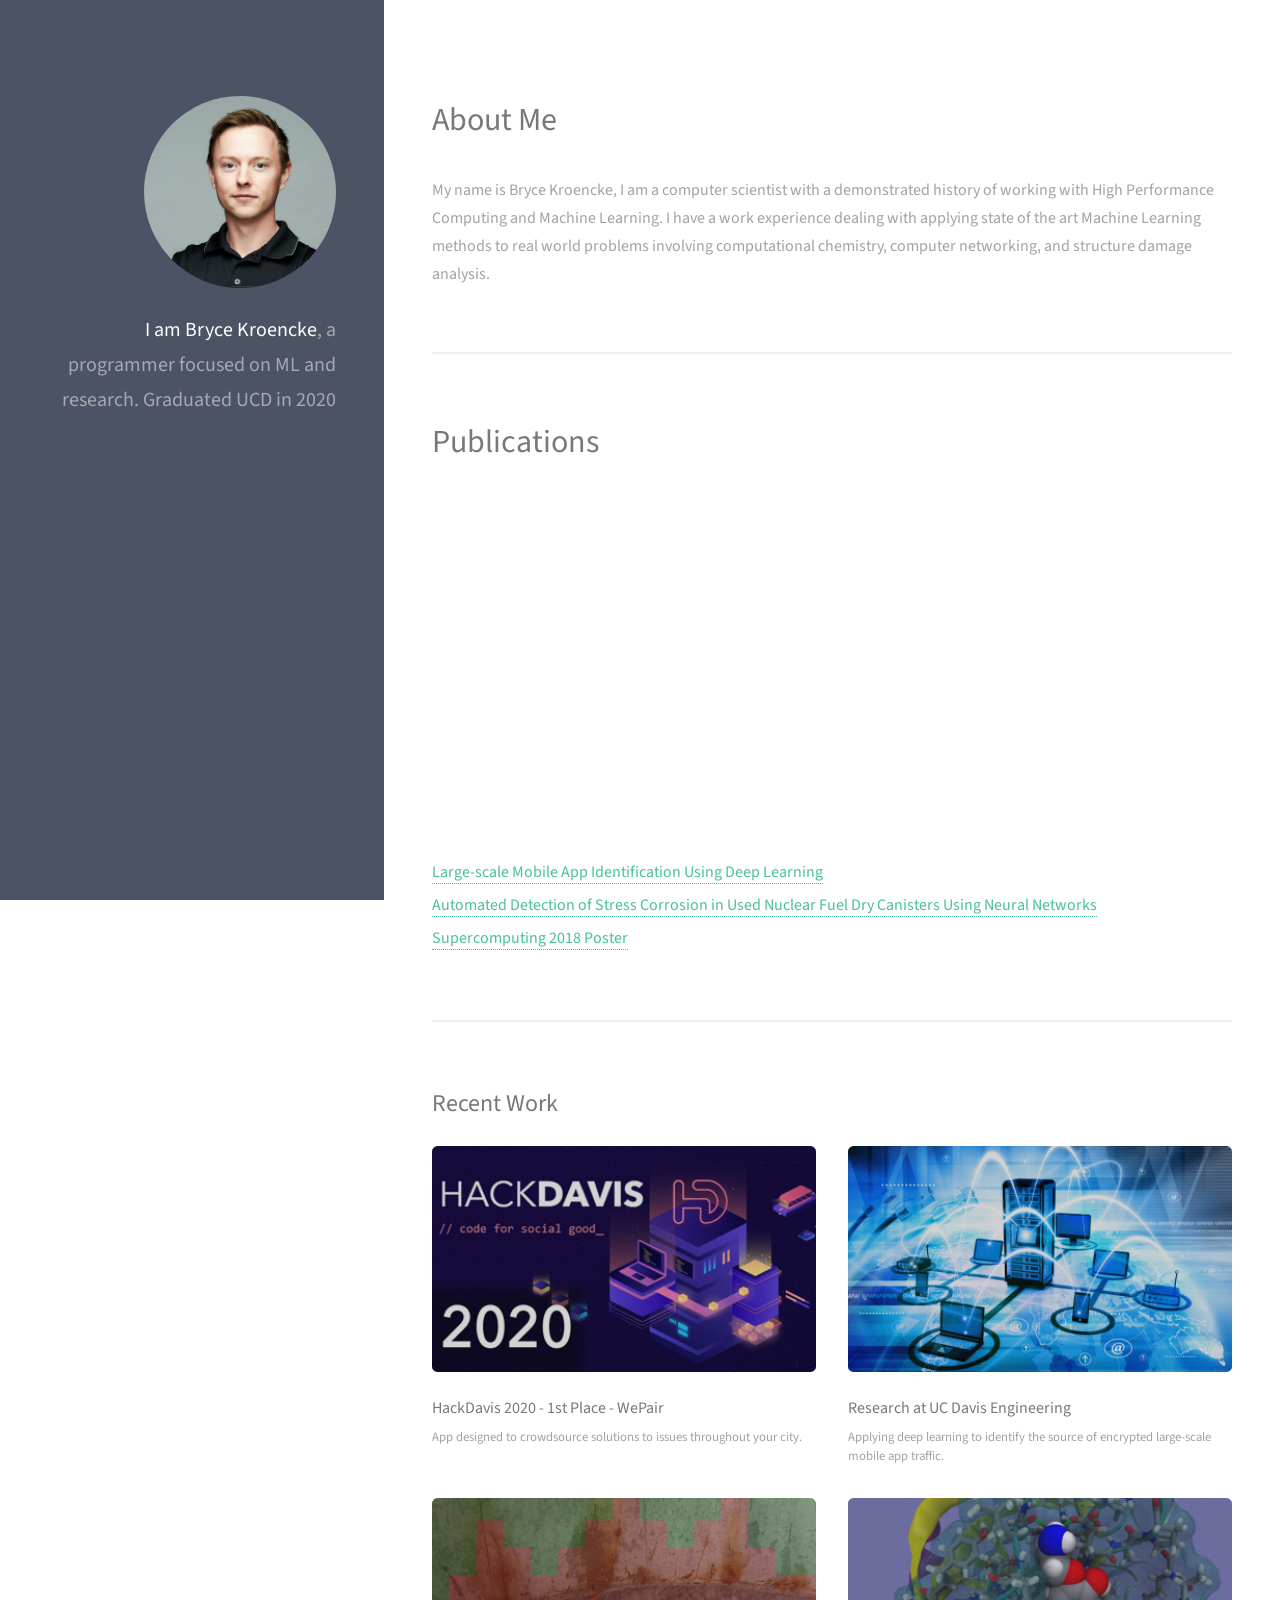
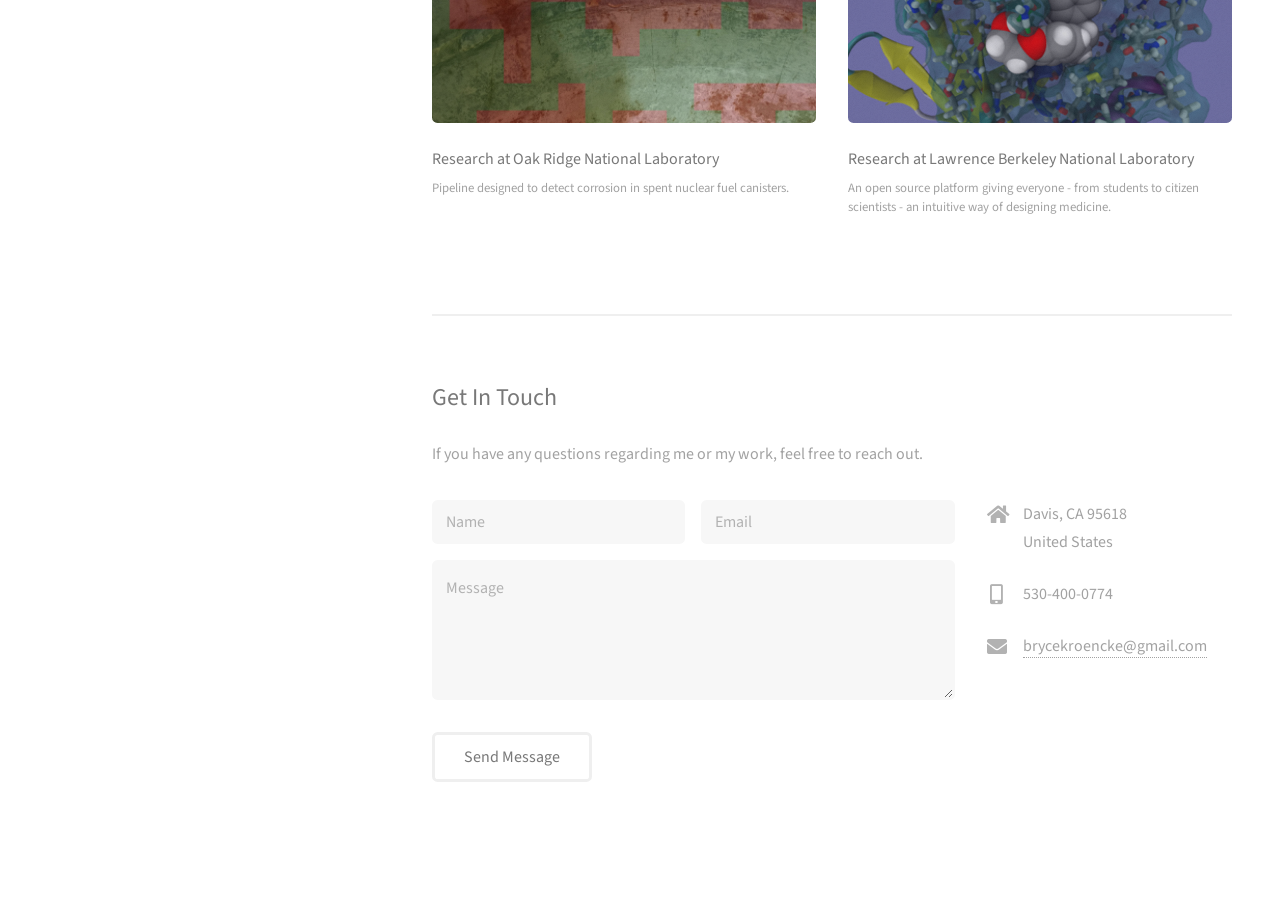
==== index.html @ 68eb2522 "updating pdf display using adobe sdk" ====
<!DOCTYPE HTML>

<html>
	<head>
		<title>Bryce Kroencke</title>
		<meta charset="utf-8" />
		<meta name="viewport" content="width=device-width, initial-scale=1, user-scalable=no" />
		<link rel="stylesheet" href="assets/css/main.css" />
	</head>
	<body class="is-preload">

		<!-- Header -->
			<header id="header">
				<div class="inner">
					<a href="#" class="image avatar"><img src="images/headshot.jpg" alt="" /></a>
					<h1><strong>I am Bryce Kroencke</strong>, a programmer<br />
					focused on ML and research. <br />
					<br />
					Graduated UCD in 2020<br />
					</h1>
				</div>
			</header>

		<!-- Main -->
			<div id="main">

				<!-- One -->
					<section id="one">
						<header class="major">
							<h2>About Me</h2>
						</header>
						<p>My name is Bryce Kroencke, I am a computer scientist with a demonstrated history of working with High Performance Computing and Machine Learning. I have a work experience dealing with applying state of the art Machine Learning methods to real world problems involving computational chemistry, computer networking, and structure damage analysis.</p>
						<!--
						<ul class="actions">
							<li><a href="#" class="button">Learn More</a></li>
						</ul>
						-->
					</section>

				<!-- Two -->
					<section id="three">
						<header class="major">
							<h2>Publications</h2>
						</header>
						<div id="adobe-dc-view" style="height: 360px; width: 500px;"></div>
						<script src="https://documentcloud.adobe.com/view-sdk/main.js"></script>
						<script type="text/javascript">
							document.addEventListener("adobe_dc_view_sdk.ready", function(){
								var adobeDCView = new AdobeDC.View({clientId: "3bdd2334c3cd406f80134edaaf06e4ab", divId: "adobe-dc-view"});
								adobeDCView.previewFile({
									content:{url: "publications/IEEE_ACCESS__Traffic_Classification.pdf"},
									metaData:{fileName: "IEEE_ACCESS__Traffic_Classification.pdf"}
								}, {embedMode: "SIZED_CONTAINER"});
							});
						</script>
						<!-- <script src="https://documentcloud.adobe.com/view-sdk/main.js"></script>
						<script type="text/javascript">
							document.addEventListener("adobe_dc_view_sdk.ready", function(){
								var adobeDCView = new AdobeDC.View({clientId: "3bdd2334c3cd406f80134edaaf06e4ab"});
								adobeDCView.previewFile({
									content:{url: "publications/IEEE_ACCESS__Traffic_Classification.pdf"},
									metaData:{fileName: "IEEE_ACCESS__Traffic_Classification.pdf"}
								}, {embedMode: "LIGHT_BOX"});
							});
						</script> -->
						<div>
							<div class="pub"><a href ="publications/IEEE_ACCESS__Traffic_Classification.pdf">Large-scale Mobile App Identification Using Deep Learning</a></div>
							<div class="pub"><a href ="publications/corrosion_detection.pdf">Automated Detection of Stress Corrosion in Used Nuclear Fuel Dry Canisters Using Neural Networks</a></div>
							<div class="pub"><a href ="publications/Supercomputing.pdf">Supercomputing 2018 Poster</a></div>
						</div>
					</section>

				<!-- Three -->
					<section id="two">
						<h2>Recent Work</h2>
						<div class="row">
							<article class="col-6 col-12-xsmall work-item">
								<a href="images/fulls/HackDavisFull.png" class="image fit thumb"><img src="images/thumbs/HackDavisThumb.png" alt="" /></a>
								<h3>HackDavis 2020 - 1st Place - WePair</h3>
								<p>App designed to crowdsource solutions to issues throughout your city.</p>
							</article>
							<article class="col-6 col-12-xsmall work-item">
								<a href="images/fulls/NetworkingFull.png" class="image fit thumb"><img src="images/thumbs/NetworkingThumb.png" alt="" /></a>
								<h3>Research at UC Davis Engineering</h3>
								<p>Applying deep learning to identify the source of encrypted large-scale mobile app traffic. </p>
							</article>
							<article class="col-6 col-12-xsmall work-item">
								<a href="images/fulls/NuclearFull.png" class="image fit thumb"><img src="images/thumbs/NuclearThumb.png" alt="" /></a>
								<h3>Research at Oak Ridge National Laboratory</h3>
								<p>Pipeline designed to detect corrosion in spent nuclear fuel canisters.</p>
							</article>
							<article class="col-6 col-12-xsmall work-item">
								<a href="images/fulls/ProteinFull.png" class="image fit thumb"><img src="images/thumbs/ProteinThumb.png" alt="" /></a>
								<h3>Research at Lawrence Berkeley National Laboratory</h3>
								<p>An open source platform giving everyone - from students to citizen scientists - an intuitive way of designing medicine.</p>
							</article>
              <!--
							<article class="col-6 col-12-xsmall work-item">
								<a href="images/fulls/05.jpg" class="image fit thumb"><img src="images/thumbs/05.jpg" alt="" /></a>
								<h3>Nunc enim commodo aliquet</h3>
								<p>Lorem ipsum dolor sit amet nisl sed nullam feugiat.</p>
							</article>
							<article class="col-6 col-12-xsmall work-item">
								<a href="images/fulls/06.jpg" class="image fit thumb"><img src="images/thumbs/06.jpg" alt="" /></a>
								<h3>Risus ornare lacinia</h3>
								<p>Lorem ipsum dolor sit amet nisl sed nullam feugiat.</p>
							</article>
              -->
						</div>
						<!--
						<ul class="actions">
							<li><a href="#" class="button">Full Portfolio</a></li>
						</ul>
						-->
					</section>

				<!-- Three -->
					<section id="three">
						<h2>Get In Touch</h2>
						<p>If you have any questions regarding me or my work, feel free to reach out.</p>
						<div class="row">
							<div class="col-8 col-12-small">
								<form method="post" action="#">
									<div class="row gtr-uniform gtr-50">
										<div class="col-6 col-12-xsmall"><input type="text" name="name" id="name" placeholder="Name" /></div>
										<div class="col-6 col-12-xsmall"><input type="email" name="email" id="email" placeholder="Email" /></div>
										<div class="col-12"><textarea name="message" id="message" placeholder="Message" rows="4"></textarea></div>
									</div>
								</form>
								<ul class="actions">
									<li><input type="submit" value="Send Message" /></li>
								</ul>
							</div>
							<div class="col-4 col-12-small">
								<ul class="labeled-icons">
									<li>
										<h3 class="icon solid fa-home"><span class="label">Address</span></h3>
										Davis, CA 95618<br />
										United States
									</li>
									<li>
										<h3 class="icon solid fa-mobile-alt"><span class="label">Phone</span></h3>
										530-400-0774
									</li>
									<li>
										<h3 class="icon solid fa-envelope"><span class="label">Email</span></h3>
										<a href="#">brycekroencke@gmail.com</a>
									</li>
								</ul>
							</div>
						</div>
					</section>

				<!-- Four -->
				<!--
					<section id="four">
						<h2>Elements</h2>

						<section>
							<h4>Text</h4>
							<p>This is <b>bold</b> and this is <strong>strong</strong>. This is <i>italic</i> and this is <em>emphasized</em>.
							This is <sup>superscript</sup> text and this is <sub>subscript</sub> text.
							This is <u>underlined</u> and this is code: <code>for (;;) { ... }</code>. Finally, <a href="#">this is a link</a>.</p>
							<hr />
							<header>
								<h4>Heading with a Subtitle</h4>
								<p>Lorem ipsum dolor sit amet nullam id egestas urna aliquam</p>
							</header>
							<p>Nunc lacinia ante nunc ac lobortis. Interdum adipiscing gravida odio porttitor sem non mi integer non faucibus ornare mi ut ante amet placerat aliquet. Volutpat eu sed ante lacinia sapien lorem accumsan varius montes viverra nibh in adipiscing blandit tempus accumsan.</p>
							<header>
								<h5>Heading with a Subtitle</h5>
								<p>Lorem ipsum dolor sit amet nullam id egestas urna aliquam</p>
							</header>
							<p>Nunc lacinia ante nunc ac lobortis. Interdum adipiscing gravida odio porttitor sem non mi integer non faucibus ornare mi ut ante amet placerat aliquet. Volutpat eu sed ante lacinia sapien lorem accumsan varius montes viverra nibh in adipiscing blandit tempus accumsan.</p>
							<hr />
							<h2>Heading Level 2</h2>
							<h3>Heading Level 3</h3>
							<h4>Heading Level 4</h4>
							<h5>Heading Level 5</h5>
							<h6>Heading Level 6</h6>
							<hr />
							<h5>Blockquote</h5>
							<blockquote>Fringilla nisl. Donec accumsan interdum nisi, quis tincidunt felis sagittis eget tempus euismod. Vestibulum ante ipsum primis in faucibus vestibulum. Blandit adipiscing eu felis iaculis volutpat ac adipiscing accumsan faucibus. Vestibulum ante ipsum primis in faucibus lorem ipsum dolor sit amet nullam adipiscing eu felis.</blockquote>
							<h5>Preformatted</h5>
							<pre><code>i = 0;

while (!deck.isInOrder()) {
print 'Iteration ' + i;
deck.shuffle();
i++;
}

print 'It took ' + i + ' iterations to sort the deck.';</code></pre>
						</section>

						<section>
							<h4>Lists</h4>
							<div class="row">
								<div class="col-6 col-12-xsmall">
									<h5>Unordered</h5>
									<ul>
										<li>Dolor pulvinar etiam magna etiam.</li>
										<li>Sagittis adipiscing lorem eleifend.</li>
										<li>Felis enim feugiat dolore viverra.</li>
									</ul>
									<h5>Alternate</h5>
									<ul class="alt">
										<li>Dolor pulvinar etiam magna etiam.</li>
										<li>Sagittis adipiscing lorem eleifend.</li>
										<li>Felis enim feugiat dolore viverra.</li>
									</ul>
								</div>
								<div class="col-6 col-12-xsmall">
									<h5>Ordered</h5>
									<ol>
										<li>Dolor pulvinar etiam magna etiam.</li>
										<li>Etiam vel felis at lorem sed viverra.</li>
										<li>Felis enim feugiat dolore viverra.</li>
										<li>Dolor pulvinar etiam magna etiam.</li>
										<li>Etiam vel felis at lorem sed viverra.</li>
										<li>Felis enim feugiat dolore viverra.</li>
									</ol>
									<h5>Icons</h5>
									<ul class="icons">
										<li><a href="#" class="icon brands fa-twitter"><span class="label">Twitter</span></a></li>
										<li><a href="#" class="icon brands fa-facebook-f"><span class="label">Facebook</span></a></li>
										<li><a href="#" class="icon brands fa-instagram"><span class="label">Instagram</span></a></li>
										<li><a href="#" class="icon brands fa-github"><span class="label">Github</span></a></li>
										<li><a href="#" class="icon brands fa-dribbble"><span class="label">Dribbble</span></a></li>
										<li><a href="#" class="icon brands fa-tumblr"><span class="label">Tumblr</span></a></li>
									</ul>
								</div>
							</div>
							<h5>Actions</h5>
							<ul class="actions">
								<li><a href="#" class="button primary">Default</a></li>
								<li><a href="#" class="button">Default</a></li>
							</ul>
							<ul class="actions small">
								<li><a href="#" class="button primary small">Small</a></li>
								<li><a href="#" class="button small">Small</a></li>
							</ul>
							<div class="row">
								<div class="col-6 col-12-small">
									<ul class="actions stacked">
										<li><a href="#" class="button primary">Default</a></li>
										<li><a href="#" class="button">Default</a></li>
									</ul>
								</div>
								<div class="col-6 col-12-small">
									<ul class="actions stacked">
										<li><a href="#" class="button primary small">Small</a></li>
										<li><a href="#" class="button small">Small</a></li>
									</ul>
								</div>
								<div class="col-6 col-12-small">
									<ul class="actions stacked">
										<li><a href="#" class="button primary fit">Default</a></li>
										<li><a href="#" class="button fit">Default</a></li>
									</ul>
								</div>
								<div class="col-6 col-12-small">
									<ul class="actions stacked">
										<li><a href="#" class="button primary small fit">Small</a></li>
										<li><a href="#" class="button small fit">Small</a></li>
									</ul>
								</div>
							</div>
						</section>

						<section>
							<h4>Table</h4>
							<h5>Default</h5>
							<div class="table-wrapper">
								<table>
									<thead>
										<tr>
											<th>Name</th>
											<th>Description</th>
											<th>Price</th>
										</tr>
									</thead>
									<tbody>
										<tr>
											<td>Item One</td>
											<td>Ante turpis integer aliquet porttitor.</td>
											<td>29.99</td>
										</tr>
										<tr>
											<td>Item Two</td>
											<td>Vis ac commodo adipiscing arcu aliquet.</td>
											<td>19.99</td>
										</tr>
										<tr>
											<td>Item Three</td>
											<td> Morbi faucibus arcu accumsan lorem.</td>
											<td>29.99</td>
										</tr>
										<tr>
											<td>Item Four</td>
											<td>Vitae integer tempus condimentum.</td>
											<td>19.99</td>
										</tr>
										<tr>
											<td>Item Five</td>
											<td>Ante turpis integer aliquet porttitor.</td>
											<td>29.99</td>
										</tr>
									</tbody>
									<tfoot>
										<tr>
											<td colspan="2"></td>
											<td>100.00</td>
										</tr>
									</tfoot>
								</table>
							</div>

							<h5>Alternate</h5>
							<div class="table-wrapper">
								<table class="alt">
									<thead>
										<tr>
											<th>Name</th>
											<th>Description</th>
											<th>Price</th>
										</tr>
									</thead>
									<tbody>
										<tr>
											<td>Item One</td>
											<td>Ante turpis integer aliquet porttitor.</td>
											<td>29.99</td>
										</tr>
										<tr>
											<td>Item Two</td>
											<td>Vis ac commodo adipiscing arcu aliquet.</td>
											<td>19.99</td>
										</tr>
										<tr>
											<td>Item Three</td>
											<td> Morbi faucibus arcu accumsan lorem.</td>
											<td>29.99</td>
										</tr>
										<tr>
											<td>Item Four</td>
											<td>Vitae integer tempus condimentum.</td>
											<td>19.99</td>
										</tr>
										<tr>
											<td>Item Five</td>
											<td>Ante turpis integer aliquet porttitor.</td>
											<td>29.99</td>
										</tr>
									</tbody>
									<tfoot>
										<tr>
											<td colspan="2"></td>
											<td>100.00</td>
										</tr>
									</tfoot>
								</table>
							</div>
						</section>

						<section>
							<h4>Buttons</h4>
							<ul class="actions">
								<li><a href="#" class="button primary">Primary</a></li>
								<li><a href="#" class="button">Default</a></li>
							</ul>
							<ul class="actions">
								<li><a href="#" class="button large">Large</a></li>
								<li><a href="#" class="button">Default</a></li>
								<li><a href="#" class="button small">Small</a></li>
							</ul>
							<ul class="actions fit">
								<li><a href="#" class="button primary fit">Fit</a></li>
								<li><a href="#" class="button fit">Fit</a></li>
							</ul>
							<ul class="actions fit small">
								<li><a href="#" class="button primary fit small">Fit + Small</a></li>
								<li><a href="#" class="button fit small">Fit + Small</a></li>
							</ul>
							<ul class="actions">
								<li><a href="#" class="button primary icon solid fa-download">Icon</a></li>
								<li><a href="#" class="button icon solid fa-download">Icon</a></li>
							</ul>
							<ul class="actions">
								<li><span class="button primary disabled">Primary</span></li>
								<li><span class="button disabled">Default</span></li>
							</ul>
						</section>

						<section>
							<h4>Form</h4>
							<form method="post" action="#">
								<div class="row gtr-uniform gtr-50">
									<div class="col-6 col-12-xsmall">
										<input type="text" name="demo-name" id="demo-name" value="" placeholder="Name" />
									</div>
									<div class="col-6 col-12-xsmall">
										<input type="email" name="demo-email" id="demo-email" value="" placeholder="Email" />
									</div>
									<div class="col-12">
										<select name="demo-category" id="demo-category">
											<option value="">- Category -</option>
											<option value="1">Manufacturing</option>
											<option value="1">Shipping</option>
											<option value="1">Administration</option>
											<option value="1">Human Resources</option>
										</select>
									</div>
									<div class="col-4 col-12-small">
										<input type="radio" id="demo-priority-low" name="demo-priority" checked>
										<label for="demo-priority-low">Low Priority</label>
									</div>
									<div class="col-4 col-12-small">
										<input type="radio" id="demo-priority-normal" name="demo-priority">
										<label for="demo-priority-normal">Normal Priority</label>
									</div>
									<div class="col-4 col-12-small">
										<input type="radio" id="demo-priority-high" name="demo-priority">
										<label for="demo-priority-high">High Priority</label>
									</div>
									<div class="col-6 col-12-small">
										<input type="checkbox" id="demo-copy" name="demo-copy">
										<label for="demo-copy">Email me a copy of this message</label>
									</div>
									<div class="col-6 col-12-small">
										<input type="checkbox" id="demo-human" name="demo-human" checked>
										<label for="demo-human">I am a human and not a robot</label>
									</div>
									<div class="col-12">
										<textarea name="demo-message" id="demo-message" placeholder="Enter your message" rows="6"></textarea>
									</div>
									<div class="col-12">
										<ul class="actions">
											<li><input type="submit" value="Send Message" class="primary" /></li>
											<li><input type="reset" value="Reset" /></li>
										</ul>
									</div>
								</div>
							</form>
						</section>

						<section>
							<h4>Image</h4>
							<h5>Fit</h5>
							<div class="box alt">
								<div class="row gtr-50 gtr-uniform">
									<div class="col-12"><span class="image fit"><img src="images/fulls/05.jpg" alt="" /></span></div>
									<div class="col-4"><span class="image fit"><img src="images/thumbs/01.jpg" alt="" /></span></div>
									<div class="col-4"><span class="image fit"><img src="images/thumbs/02.jpg" alt="" /></span></div>
									<div class="col-4"><span class="image fit"><img src="images/thumbs/03.jpg" alt="" /></span></div>
									<div class="col-4"><span class="image fit"><img src="images/thumbs/04.jpg" alt="" /></span></div>
									<div class="col-4"><span class="image fit"><img src="images/thumbs/05.jpg" alt="" /></span></div>
									<div class="col-4"><span class="image fit"><img src="images/thumbs/06.jpg" alt="" /></span></div>
									<div class="col-4"><span class="image fit"><img src="images/thumbs/03.jpg" alt="" /></span></div>
									<div class="col-4"><span class="image fit"><img src="images/thumbs/02.jpg" alt="" /></span></div>
									<div class="col-4"><span class="image fit"><img src="images/thumbs/01.jpg" alt="" /></span></div>
								</div>
							</div>
							<h5>Left &amp; Right</h5>
							<p><span class="image left"><img src="images/avatar.jpg" alt="" /></span>Fringilla nisl. Donec accumsan interdum nisi, quis tincidunt felis sagittis eget. tempus euismod. Vestibulum ante ipsum primis in faucibus vestibulum. Blandit adipiscing eu felis iaculis volutpat ac adipiscing accumsan eu faucibus. Integer ac pellentesque praesent tincidunt felis sagittis eget. tempus euismod. Vestibulum ante ipsum primis in faucibus vestibulum. Blandit adipiscing eu felis iaculis volutpat ac adipiscing accumsan eu faucibus. Integer ac pellentesque praesent. Donec accumsan interdum nisi, quis tincidunt felis sagittis eget. tempus euismod. Vestibulum ante ipsum primis in faucibus vestibulum. Blandit adipiscing eu felis iaculis volutpat ac adipiscing accumsan eu faucibus. Integer ac pellentesque praesent tincidunt felis sagittis eget. tempus euismod. Vestibulum ante ipsum primis in faucibus vestibulum. Blandit adipiscing eu felis iaculis volutpat ac adipiscing accumsan eu faucibus. Integer ac pellentesque praesent.</p>
							<p><span class="image right"><img src="images/avatar.jpg" alt="" /></span>Fringilla nisl. Donec accumsan interdum nisi, quis tincidunt felis sagittis eget. tempus euismod. Vestibulum ante ipsum primis in faucibus vestibulum. Blandit adipiscing eu felis iaculis volutpat ac adipiscing accumsan eu faucibus. Integer ac pellentesque praesent tincidunt felis sagittis eget. tempus euismod. Vestibulum ante ipsum primis in faucibus vestibulum. Blandit adipiscing eu felis iaculis volutpat ac adipiscing accumsan eu faucibus. Integer ac pellentesque praesent. Donec accumsan interdum nisi, quis tincidunt felis sagittis eget. tempus euismod. Vestibulum ante ipsum primis in faucibus vestibulum. Blandit adipiscing eu felis iaculis volutpat ac adipiscing accumsan eu faucibus. Integer ac pellentesque praesent tincidunt felis sagittis eget. tempus euismod. Vestibulum ante ipsum primis in faucibus vestibulum. Blandit adipiscing eu felis iaculis volutpat ac adipiscing accumsan eu faucibus. Integer ac pellentesque praesent.</p>
						</section>

					</section>
				-->

			</div>

		<!-- Footer -->
			<footer id="footer">
				<div class="inner">
					<ul class="icons">
            <!--
						<li><a href="#" class="icon brands fa-twitter"><span class="label">Twitter</span></a></li>
            -->
						<li><a href="https://github.com/brycekroencke" class="icon brands fa-github"><span class="label">Github</span></a></li>
            <!--
						<li><a href="#" class="icon brands fa-dribbble"><span class="label">Dribbble</span></a></li>
						-->
						<li><a href="brycekroencke@gmail.com" class="icon solid fa-envelope"><span class="label">Email</span></a></li>
					</ul>
				</div>
			</footer>

		<!-- Scripts -->
			<script src="assets/js/jquery.min.js"></script>
			<script src="assets/js/jquery.poptrox.min.js"></script>
			<script src="assets/js/browser.min.js"></script>
			<script src="assets/js/breakpoints.min.js"></script>
			<script src="assets/js/util.js"></script>
			<script src="assets/js/main.js"></script>

	</body>
</html>
---- assets/css/main.css ----
@import url("fontawesome-all.min.css");
@import url("https://fonts.googleapis.com/css?family=Source+Sans+Pro:400,400italic");

/*
	Strata by HTML5 UP
	html5up.net | @ajlkn
	Free for personal and commercial use under the CCA 3.0 license (html5up.net/license)
*/

html, body, div, span, applet, object,
iframe, h1, h2, h3, h4, h5, h6, p, blockquote,
pre, a, abbr, acronym, address, big, cite,
code, del, dfn, em, img, ins, kbd, q, s, samp,
small, strike, strong, sub, sup, tt, var, b,
u, i, center, dl, dt, dd, ol, ul, li, fieldset,
form, label, legend, table, caption, tbody,
tfoot, thead, tr, th, td, article, aside,
canvas, details, embed, figure, figcaption,
footer, header, hgroup, menu, nav, output, ruby,
section, summary, time, mark, audio, video {
	margin: 0;
	padding: 0;
	border: 0;
	font-size: 100%;
	font: inherit;
	vertical-align: baseline;}

article, aside, details, figcaption, figure,
footer, header, hgroup, menu, nav, section {
	display: block;}

body {
	line-height: 1;
}

ol, ul {
	list-style: none;
}

blockquote, q {
	quotes: none;
}

	blockquote:before, blockquote:after, q:before, q:after {
		content: '';
		content: none;
	}

table {
	border-collapse: collapse;
	border-spacing: 0;
}

body {
	-webkit-text-size-adjust: none;
}

mark {
	background-color: transparent;
	color: inherit;
}

input::-moz-focus-inner {
	border: 0;
	padding: 0;
}

input, select, textarea {
	-moz-appearance: none;
	-webkit-appearance: none;
	-ms-appearance: none;
	appearance: none;
}

/* Basic */

	html {
		box-sizing: border-box;
	}

	*, *:before, *:after {
		box-sizing: inherit;
	}

	body {
		background: #FFF;
	}

		body.is-preload *, body.is-preload *:before, body.is-preload *:after {
			-moz-animation: none !important;
			-webkit-animation: none !important;
			-ms-animation: none !important;
			animation: none !important;
			-moz-transition: none !important;
			-webkit-transition: none !important;
			-ms-transition: none !important;
			transition: none !important;
		}

	body, input, select, textarea {
		color: #a2a2a2;
		font-family: "Source Sans Pro", Helvetica, sans-serif;
		font-size: 16pt;
		font-weight: 400;
		line-height: 1.75em;
	}

	a {
		-moz-transition: color 0.2s ease-in-out, border-color 0.2s ease-in-out;
		-webkit-transition: color 0.2s ease-in-out, border-color 0.2s ease-in-out;
		-ms-transition: color 0.2s ease-in-out, border-color 0.2s ease-in-out;
		transition: color 0.2s ease-in-out, border-color 0.2s ease-in-out;
		border-bottom: dotted 1px;
		color: #49bf9d;
		text-decoration: none;
	}

		a:hover {
			border-bottom-color: transparent;
			color: #49bf9d !important;
			text-decoration: none;
		}

	strong, b {
		color: #787878;
		font-weight: 400;
	}

	em, i {
		font-style: italic;
	}

	p {
		margin: 0 0 2em 0;
	}

	h1, h2, h3, h4, h5, h6 {
		color: #787878;
		font-weight: 400;
		line-height: 1em;
		margin: 0 0 1em 0;
	}

		h1 a, h2 a, h3 a, h4 a, h5 a, h6 a {
			color: inherit;
			text-decoration: none;
		}

	h1 {
		font-size: 2em;
		line-height: 1.5em;
	}

	h2 {
		font-size: 1.5em;
		line-height: 1.5em;
	}

	h3 {
		font-size: 1.25em;
		line-height: 1.5em;
	}

	h4 {
		font-size: 1.1em;
		line-height: 1.5em;
	}

	h5 {
		font-size: 0.9em;
		line-height: 1.5em;
	}

	h6 {
		font-size: 0.7em;
		line-height: 1.5em;
	}

	sub {
		font-size: 0.8em;
		position: relative;
		top: 0.5em;
	}

	sup {
		font-size: 0.8em;
		position: relative;
		top: -0.5em;
	}

	hr {
		border: 0;
		border-bottom: solid 2px #efefef;
		margin: 2em 0;
	}

		hr.major {
			margin: 3em 0;
		}

	blockquote {
		border-left: solid 6px #efefef;
		font-style: italic;
		margin: 0 0 2em 0;
		padding: 0.5em 0 0.5em 1.5em;
	}

	code {
		background: #f7f7f7;
		border-radius: 0.35em;
		border: solid 2px #efefef;
		font-family: "Courier New", monospace;
		font-size: 0.9em;
		margin: 0 0.25em;
		padding: 0.25em 0.65em;
	}

	pre {
		-webkit-overflow-scrolling: touch;
		font-family: "Courier New", monospace;
		font-size: 0.9em;
		margin: 0 0 2em 0;
	}

		pre code {
			display: block;
			line-height: 1.75em;
			padding: 1em 1.5em;
			overflow-x: auto;
		}

	.align-left {
		text-align: left;
	}

	.align-center {
		text-align: center;
	}

	.align-right {
		text-align: right;
	}

/* Container */

	.container {
		margin: 0 auto;
		max-width: calc(100% - 4em);
		width: 100%;
	}

		.container.xsmall {
			width: 25%;
		}

		.container.small {
			width: 50%;
		}

		.container.medium {
			width: 75%;
		}

		.container.large {
			width: 125%;
		}

		.container.xlarge {
			width: 150%;
		}

		.container.max {
			width: 100%;
		}

		@media screen and (max-width: 980px) {

			.container {
				width: 100% !important;
				max-width: 100% !important;
			}

		}

		@media screen and (max-width: 480px) {

			.container {
				max-width: calc(100% - 3em);
			}

		}

/* Row */

	.row {
		display: flex;
		flex-wrap: wrap;
		box-sizing: border-box;
		align-items: stretch;
	}

		.row > * {
			box-sizing: border-box;
		}

		.row.gtr-uniform > * > :last-child {
			margin-bottom: 0;
		}

		.row.aln-left {
			justify-content: flex-start;
		}

		.row.aln-center {
			justify-content: center;
		}

		.row.aln-right {
			justify-content: flex-end;
		}

		.row.aln-top {
			align-items: flex-start;
		}

		.row.aln-middle {
			align-items: center;
		}

		.row.aln-bottom {
			align-items: flex-end;
		}

		.row > .imp {
			order: -1;
		}

		.row > .col-1 {
			width: 8.33333%;
		}

		.row > .off-1 {
			margin-left: 8.33333%;
		}

		.row > .col-2 {
			width: 16.66667%;
		}

		.row > .off-2 {
			margin-left: 16.66667%;
		}

		.row > .col-3 {
			width: 25%;
		}

		.row > .off-3 {
			margin-left: 25%;
		}

		.row > .col-4 {
			width: 33.33333%;
		}

		.row > .off-4 {
			margin-left: 33.33333%;
		}

		.row > .col-5 {
			width: 41.66667%;
		}

		.row > .off-5 {
			margin-left: 41.66667%;
		}

		.row > .col-6 {
			width: 50%;
		}

		.row > .off-6 {
			margin-left: 50%;
		}

		.row > .col-7 {
			width: 58.33333%;
		}

		.row > .off-7 {
			margin-left: 58.33333%;
		}

		.row > .col-8 {
			width: 66.66667%;
		}

		.row > .off-8 {
			margin-left: 66.66667%;
		}

		.row > .col-9 {
			width: 75%;
		}

		.row > .off-9 {
			margin-left: 75%;
		}

		.row > .col-10 {
			width: 83.33333%;
		}

		.row > .off-10 {
			margin-left: 83.33333%;
		}

		.row > .col-11 {
			width: 91.66667%;
		}

		.row > .off-11 {
			margin-left: 91.66667%;
		}

		.row > .col-12 {
			width: 100%;
		}

		.row > .off-12 {
			margin-left: 100%;
		}

		.row.gtr-0 {
			margin-top: 0;
			margin-left: 0em;
		}

			.row.gtr-0 > * {
				padding: 0 0 0 0em;
			}

			.row.gtr-0.gtr-uniform {
				margin-top: 0em;
			}

				.row.gtr-0.gtr-uniform > * {
					padding-top: 0em;
				}

		.row.gtr-25 {
			margin-top: 0;
			margin-left: -0.625em;
		}

			.row.gtr-25 > * {
				padding: 0 0 0 0.625em;
			}

			.row.gtr-25.gtr-uniform {
				margin-top: -0.625em;
			}

				.row.gtr-25.gtr-uniform > * {
					padding-top: 0.625em;
				}

		.row.gtr-50 {
			margin-top: 0;
			margin-left: -1.25em;
		}

			.row.gtr-50 > * {
				padding: 0 0 0 1.25em;
			}

			.row.gtr-50.gtr-uniform {
				margin-top: -1.25em;
			}

				.row.gtr-50.gtr-uniform > * {
					padding-top: 1.25em;
				}

		.row {
			margin-top: 0;
			margin-left: -2.5em;
		}

			.row > * {
				padding: 0 0 0 2.5em;
			}

			.row.gtr-uniform {
				margin-top: -2.5em;
			}

				.row.gtr-uniform > * {
					padding-top: 2.5em;
				}

		.row.gtr-150 {
			margin-top: 0;
			margin-left: -3.75em;
		}

			.row.gtr-150 > * {
				padding: 0 0 0 3.75em;
			}

			.row.gtr-150.gtr-uniform {
				margin-top: -3.75em;
			}

				.row.gtr-150.gtr-uniform > * {
					padding-top: 3.75em;
				}

		.row.gtr-200 {
			margin-top: 0;
			margin-left: -5em;
		}

			.row.gtr-200 > * {
				padding: 0 0 0 5em;
			}

			.row.gtr-200.gtr-uniform {
				margin-top: -5em;
			}

				.row.gtr-200.gtr-uniform > * {
					padding-top: 5em;
				}

		@media screen and (max-width: 1800px) {

			.row {
				display: flex;
				flex-wrap: wrap;
				box-sizing: border-box;
				align-items: stretch;
			}

				.row > * {
					box-sizing: border-box;
				}

				.row.gtr-uniform > * > :last-child {
					margin-bottom: 0;
				}

				.row.aln-left {
					justify-content: flex-start;
				}

				.row.aln-center {
					justify-content: center;
				}

				.row.aln-right {
					justify-content: flex-end;
				}

				.row.aln-top {
					align-items: flex-start;
				}

				.row.aln-middle {
					align-items: center;
				}

				.row.aln-bottom {
					align-items: flex-end;
				}

				.row > .imp-xlarge {
					order: -1;
				}

				.row > .col-1-xlarge {
					width: 8.33333%;
				}

				.row > .off-1-xlarge {
					margin-left: 8.33333%;
				}

				.row > .col-2-xlarge {
					width: 16.66667%;
				}

				.row > .off-2-xlarge {
					margin-left: 16.66667%;
				}

				.row > .col-3-xlarge {
					width: 25%;
				}

				.row > .off-3-xlarge {
					margin-left: 25%;
				}

				.row > .col-4-xlarge {
					width: 33.33333%;
				}

				.row > .off-4-xlarge {
					margin-left: 33.33333%;
				}

				.row > .col-5-xlarge {
					width: 41.66667%;
				}

				.row > .off-5-xlarge {
					margin-left: 41.66667%;
				}

				.row > .col-6-xlarge {
					width: 50%;
				}

				.row > .off-6-xlarge {
					margin-left: 50%;
				}

				.row > .col-7-xlarge {
					width: 58.33333%;
				}

				.row > .off-7-xlarge {
					margin-left: 58.33333%;
				}

				.row > .col-8-xlarge {
					width: 66.66667%;
				}

				.row > .off-8-xlarge {
					margin-left: 66.66667%;
				}

				.row > .col-9-xlarge {
					width: 75%;
				}

				.row > .off-9-xlarge {
					margin-left: 75%;
				}

				.row > .col-10-xlarge {
					width: 83.33333%;
				}

				.row > .off-10-xlarge {
					margin-left: 83.33333%;
				}

				.row > .col-11-xlarge {
					width: 91.66667%;
				}

				.row > .off-11-xlarge {
					margin-left: 91.66667%;
				}

				.row > .col-12-xlarge {
					width: 100%;
				}

				.row > .off-12-xlarge {
					margin-left: 100%;
				}

				.row.gtr-0 {
					margin-top: 0;
					margin-left: 0em;
				}

					.row.gtr-0 > * {
						padding: 0 0 0 0em;
					}

					.row.gtr-0.gtr-uniform {
						margin-top: 0em;
					}

						.row.gtr-0.gtr-uniform > * {
							padding-top: 0em;
						}

				.row.gtr-25 {
					margin-top: 0;
					margin-left: -0.625em;
				}

					.row.gtr-25 > * {
						padding: 0 0 0 0.625em;
					}

					.row.gtr-25.gtr-uniform {
						margin-top: -0.625em;
					}

						.row.gtr-25.gtr-uniform > * {
							padding-top: 0.625em;
						}

				.row.gtr-50 {
					margin-top: 0;
					margin-left: -1.25em;
				}

					.row.gtr-50 > * {
						padding: 0 0 0 1.25em;
					}

					.row.gtr-50.gtr-uniform {
						margin-top: -1.25em;
					}

						.row.gtr-50.gtr-uniform > * {
							padding-top: 1.25em;
						}

				.row {
					margin-top: 0;
					margin-left: -2.5em;
				}

					.row > * {
						padding: 0 0 0 2.5em;
					}

					.row.gtr-uniform {
						margin-top: -2.5em;
					}

						.row.gtr-uniform > * {
							padding-top: 2.5em;
						}

				.row.gtr-150 {
					margin-top: 0;
					margin-left: -3.75em;
				}

					.row.gtr-150 > * {
						padding: 0 0 0 3.75em;
					}

					.row.gtr-150.gtr-uniform {
						margin-top: -3.75em;
					}

						.row.gtr-150.gtr-uniform > * {
							padding-top: 3.75em;
						}

				.row.gtr-200 {
					margin-top: 0;
					margin-left: -5em;
				}

					.row.gtr-200 > * {
						padding: 0 0 0 5em;
					}

					.row.gtr-200.gtr-uniform {
						margin-top: -5em;
					}

						.row.gtr-200.gtr-uniform > * {
							padding-top: 5em;
						}

		}

		@media screen and (max-width: 1280px) {

			.row {
				display: flex;
				flex-wrap: wrap;
				box-sizing: border-box;
				align-items: stretch;
			}

				.row > * {
					box-sizing: border-box;
				}

				.row.gtr-uniform > * > :last-child {
					margin-bottom: 0;
				}

				.row.aln-left {
					justify-content: flex-start;
				}

				.row.aln-center {
					justify-content: center;
				}

				.row.aln-right {
					justify-content: flex-end;
				}

				.row.aln-top {
					align-items: flex-start;
				}

				.row.aln-middle {
					align-items: center;
				}

				.row.aln-bottom {
					align-items: flex-end;
				}

				.row > .imp-large {
					order: -1;
				}

				.row > .col-1-large {
					width: 8.33333%;
				}

				.row > .off-1-large {
					margin-left: 8.33333%;
				}

				.row > .col-2-large {
					width: 16.66667%;
				}

				.row > .off-2-large {
					margin-left: 16.66667%;
				}

				.row > .col-3-large {
					width: 25%;
				}

				.row > .off-3-large {
					margin-left: 25%;
				}

				.row > .col-4-large {
					width: 33.33333%;
				}

				.row > .off-4-large {
					margin-left: 33.33333%;
				}

				.row > .col-5-large {
					width: 41.66667%;
				}

				.row > .off-5-large {
					margin-left: 41.66667%;
				}

				.row > .col-6-large {
					width: 50%;
				}

				.row > .off-6-large {
					margin-left: 50%;
				}

				.row > .col-7-large {
					width: 58.33333%;
				}

				.row > .off-7-large {
					margin-left: 58.33333%;
				}

				.row > .col-8-large {
					width: 66.66667%;
				}

				.row > .off-8-large {
					margin-left: 66.66667%;
				}

				.row > .col-9-large {
					width: 75%;
				}

				.row > .off-9-large {
					margin-left: 75%;
				}

				.row > .col-10-large {
					width: 83.33333%;
				}

				.row > .off-10-large {
					margin-left: 83.33333%;
				}

				.row > .col-11-large {
					width: 91.66667%;
				}

				.row > .off-11-large {
					margin-left: 91.66667%;
				}

				.row > .col-12-large {
					width: 100%;
				}

				.row > .off-12-large {
					margin-left: 100%;
				}

				.row.gtr-0 {
					margin-top: 0;
					margin-left: 0em;
				}

					.row.gtr-0 > * {
						padding: 0 0 0 0em;
					}

					.row.gtr-0.gtr-uniform {
						margin-top: 0em;
					}

						.row.gtr-0.gtr-uniform > * {
							padding-top: 0em;
						}

				.row.gtr-25 {
					margin-top: 0;
					margin-left: -0.5em;
				}

					.row.gtr-25 > * {
						padding: 0 0 0 0.5em;
					}

					.row.gtr-25.gtr-uniform {
						margin-top: -0.5em;
					}

						.row.gtr-25.gtr-uniform > * {
							padding-top: 0.5em;
						}

				.row.gtr-50 {
					margin-top: 0;
					margin-left: -1em;
				}

					.row.gtr-50 > * {
						padding: 0 0 0 1em;
					}

					.row.gtr-50.gtr-uniform {
						margin-top: -1em;
					}

						.row.gtr-50.gtr-uniform > * {
							padding-top: 1em;
						}

				.row {
					margin-top: 0;
					margin-left: -2em;
				}

					.row > * {
						padding: 0 0 0 2em;
					}

					.row.gtr-uniform {
						margin-top: -2em;
					}

						.row.gtr-uniform > * {
							padding-top: 2em;
						}

				.row.gtr-150 {
					margin-top: 0;
					margin-left: -3em;
				}

					.row.gtr-150 > * {
						padding: 0 0 0 3em;
					}

					.row.gtr-150.gtr-uniform {
						margin-top: -3em;
					}

						.row.gtr-150.gtr-uniform > * {
							padding-top: 3em;
						}

				.row.gtr-200 {
					margin-top: 0;
					margin-left: -4em;
				}

					.row.gtr-200 > * {
						padding: 0 0 0 4em;
					}

					.row.gtr-200.gtr-uniform {
						margin-top: -4em;
					}

						.row.gtr-200.gtr-uniform > * {
							padding-top: 4em;
						}

		}

		@media screen and (max-width: 980px) {

			.row {
				display: flex;
				flex-wrap: wrap;
				box-sizing: border-box;
				align-items: stretch;
			}

				.row > * {
					box-sizing: border-box;
				}

				.row.gtr-uniform > * > :last-child {
					margin-bottom: 0;
				}

				.row.aln-left {
					justify-content: flex-start;
				}

				.row.aln-center {
					justify-content: center;
				}

				.row.aln-right {
					justify-content: flex-end;
				}

				.row.aln-top {
					align-items: flex-start;
				}

				.row.aln-middle {
					align-items: center;
				}

				.row.aln-bottom {
					align-items: flex-end;
				}

				.row > .imp-medium {
					order: -1;
				}

				.row > .col-1-medium {
					width: 8.33333%;
				}

				.row > .off-1-medium {
					margin-left: 8.33333%;
				}

				.row > .col-2-medium {
					width: 16.66667%;
				}

				.row > .off-2-medium {
					margin-left: 16.66667%;
				}

				.row > .col-3-medium {
					width: 25%;
				}

				.row > .off-3-medium {
					margin-left: 25%;
				}

				.row > .col-4-medium {
					width: 33.33333%;
				}

				.row > .off-4-medium {
					margin-left: 33.33333%;
				}

				.row > .col-5-medium {
					width: 41.66667%;
				}

				.row > .off-5-medium {
					margin-left: 41.66667%;
				}

				.row > .col-6-medium {
					width: 50%;
				}

				.row > .off-6-medium {
					margin-left: 50%;
				}

				.row > .col-7-medium {
					width: 58.33333%;
				}

				.row > .off-7-medium {
					margin-left: 58.33333%;
				}

				.row > .col-8-medium {
					width: 66.66667%;
				}

				.row > .off-8-medium {
					margin-left: 66.66667%;
				}

				.row > .col-9-medium {
					width: 75%;
				}

				.row > .off-9-medium {
					margin-left: 75%;
				}

				.row > .col-10-medium {
					width: 83.33333%;
				}

				.row > .off-10-medium {
					margin-left: 83.33333%;
				}

				.row > .col-11-medium {
					width: 91.66667%;
				}

				.row > .off-11-medium {
					margin-left: 91.66667%;
				}

				.row > .col-12-medium {
					width: 100%;
				}

				.row > .off-12-medium {
					margin-left: 100%;
				}

				.row.gtr-0 {
					margin-top: 0;
					margin-left: 0em;
				}

					.row.gtr-0 > * {
						padding: 0 0 0 0em;
					}

					.row.gtr-0.gtr-uniform {
						margin-top: 0em;
					}

						.row.gtr-0.gtr-uniform > * {
							padding-top: 0em;
						}

				.row.gtr-25 {
					margin-top: 0;
					margin-left: -0.5em;
				}

					.row.gtr-25 > * {
						padding: 0 0 0 0.5em;
					}

					.row.gtr-25.gtr-uniform {
						margin-top: -0.5em;
					}

						.row.gtr-25.gtr-uniform > * {
							padding-top: 0.5em;
						}

				.row.gtr-50 {
					margin-top: 0;
					margin-left: -1em;
				}

					.row.gtr-50 > * {
						padding: 0 0 0 1em;
					}

					.row.gtr-50.gtr-uniform {
						margin-top: -1em;
					}

						.row.gtr-50.gtr-uniform > * {
							padding-top: 1em;
						}

				.row {
					margin-top: 0;
					margin-left: -2em;
				}

					.row > * {
						padding: 0 0 0 2em;
					}

					.row.gtr-uniform {
						margin-top: -2em;
					}

						.row.gtr-uniform > * {
							padding-top: 2em;
						}

				.row.gtr-150 {
					margin-top: 0;
					margin-left: -3em;
				}

					.row.gtr-150 > * {
						padding: 0 0 0 3em;
					}

					.row.gtr-150.gtr-uniform {
						margin-top: -3em;
					}

						.row.gtr-150.gtr-uniform > * {
							padding-top: 3em;
						}

				.row.gtr-200 {
					margin-top: 0;
					margin-left: -4em;
				}

					.row.gtr-200 > * {
						padding: 0 0 0 4em;
					}

					.row.gtr-200.gtr-uniform {
						margin-top: -4em;
					}

						.row.gtr-200.gtr-uniform > * {
							padding-top: 4em;
						}

		}

		@media screen and (max-width: 736px) {

			.row {
				display: flex;
				flex-wrap: wrap;
				box-sizing: border-box;
				align-items: stretch;
			}

				.row > * {
					box-sizing: border-box;
				}

				.row.gtr-uniform > * > :last-child {
					margin-bottom: 0;
				}

				.row.aln-left {
					justify-content: flex-start;
				}

				.row.aln-center {
					justify-content: center;
				}

				.row.aln-right {
					justify-content: flex-end;
				}

				.row.aln-top {
					align-items: flex-start;
				}

				.row.aln-middle {
					align-items: center;
				}

				.row.aln-bottom {
					align-items: flex-end;
				}

				.row > .imp-small {
					order: -1;
				}

				.row > .col-1-small {
					width: 8.33333%;
				}

				.row > .off-1-small {
					margin-left: 8.33333%;
				}

				.row > .col-2-small {
					width: 16.66667%;
				}

				.row > .off-2-small {
					margin-left: 16.66667%;
				}

				.row > .col-3-small {
					width: 25%;
				}

				.row > .off-3-small {
					margin-left: 25%;
				}

				.row > .col-4-small {
					width: 33.33333%;
				}

				.row > .off-4-small {
					margin-left: 33.33333%;
				}

				.row > .col-5-small {
					width: 41.66667%;
				}

				.row > .off-5-small {
					margin-left: 41.66667%;
				}

				.row > .col-6-small {
					width: 50%;
				}

				.row > .off-6-small {
					margin-left: 50%;
				}

				.row > .col-7-small {
					width: 58.33333%;
				}

				.row > .off-7-small {
					margin-left: 58.33333%;
				}

				.row > .col-8-small {
					width: 66.66667%;
				}

				.row > .off-8-small {
					margin-left: 66.66667%;
				}

				.row > .col-9-small {
					width: 75%;
				}

				.row > .off-9-small {
					margin-left: 75%;
				}

				.row > .col-10-small {
					width: 83.33333%;
				}

				.row > .off-10-small {
					margin-left: 83.33333%;
				}

				.row > .col-11-small {
					width: 91.66667%;
				}

				.row > .off-11-small {
					margin-left: 91.66667%;
				}

				.row > .col-12-small {
					width: 100%;
				}

				.row > .off-12-small {
					margin-left: 100%;
				}

				.row.gtr-0 {
					margin-top: 0;
					margin-left: 0em;
				}

					.row.gtr-0 > * {
						padding: 0 0 0 0em;
					}

					.row.gtr-0.gtr-uniform {
						margin-top: 0em;
					}

						.row.gtr-0.gtr-uniform > * {
							padding-top: 0em;
						}

				.row.gtr-25 {
					margin-top: 0;
					margin-left: -0.375em;
				}

					.row.gtr-25 > * {
						padding: 0 0 0 0.375em;
					}

					.row.gtr-25.gtr-uniform {
						margin-top: -0.375em;
					}

						.row.gtr-25.gtr-uniform > * {
							padding-top: 0.375em;
						}

				.row.gtr-50 {
					margin-top: 0;
					margin-left: -0.75em;
				}

					.row.gtr-50 > * {
						padding: 0 0 0 0.75em;
					}

					.row.gtr-50.gtr-uniform {
						margin-top: -0.75em;
					}

						.row.gtr-50.gtr-uniform > * {
							padding-top: 0.75em;
						}

				.row {
					margin-top: 0;
					margin-left: -1.5em;
				}

					.row > * {
						padding: 0 0 0 1.5em;
					}

					.row.gtr-uniform {
						margin-top: -1.5em;
					}

						.row.gtr-uniform > * {
							padding-top: 1.5em;
						}

				.row.gtr-150 {
					margin-top: 0;
					margin-left: -2.25em;
				}

					.row.gtr-150 > * {
						padding: 0 0 0 2.25em;
					}

					.row.gtr-150.gtr-uniform {
						margin-top: -2.25em;
					}

						.row.gtr-150.gtr-uniform > * {
							padding-top: 2.25em;
						}

				.row.gtr-200 {
					margin-top: 0;
					margin-left: -3em;
				}

					.row.gtr-200 > * {
						padding: 0 0 0 3em;
					}

					.row.gtr-200.gtr-uniform {
						margin-top: -3em;
					}

						.row.gtr-200.gtr-uniform > * {
							padding-top: 3em;
						}

		}

		@media screen and (max-width: 480px) {

			.row {
				display: flex;
				flex-wrap: wrap;
				box-sizing: border-box;
				align-items: stretch;
			}

				.row > * {
					box-sizing: border-box;
				}

				.row.gtr-uniform > * > :last-child {
					margin-bottom: 0;
				}

				.row.aln-left {
					justify-content: flex-start;
				}

				.row.aln-center {
					justify-content: center;
				}

				.row.aln-right {
					justify-content: flex-end;
				}

				.row.aln-top {
					align-items: flex-start;
				}

				.row.aln-middle {
					align-items: center;
				}

				.row.aln-bottom {
					align-items: flex-end;
				}

				.row > .imp-xsmall {
					order: -1;
				}

				.row > .col-1-xsmall {
					width: 8.33333%;
				}

				.row > .off-1-xsmall {
					margin-left: 8.33333%;
				}

				.row > .col-2-xsmall {
					width: 16.66667%;
				}

				.row > .off-2-xsmall {
					margin-left: 16.66667%;
				}

				.row > .col-3-xsmall {
					width: 25%;
				}

				.row > .off-3-xsmall {
					margin-left: 25%;
				}

				.row > .col-4-xsmall {
					width: 33.33333%;
				}

				.row > .off-4-xsmall {
					margin-left: 33.33333%;
				}

				.row > .col-5-xsmall {
					width: 41.66667%;
				}

				.row > .off-5-xsmall {
					margin-left: 41.66667%;
				}

				.row > .col-6-xsmall {
					width: 50%;
				}

				.row > .off-6-xsmall {
					margin-left: 50%;
				}

				.row > .col-7-xsmall {
					width: 58.33333%;
				}

				.row > .off-7-xsmall {
					margin-left: 58.33333%;
				}

				.row > .col-8-xsmall {
					width: 66.66667%;
				}

				.row > .off-8-xsmall {
					margin-left: 66.66667%;
				}

				.row > .col-9-xsmall {
					width: 75%;
				}

				.row > .off-9-xsmall {
					margin-left: 75%;
				}

				.row > .col-10-xsmall {
					width: 83.33333%;
				}

				.row > .off-10-xsmall {
					margin-left: 83.33333%;
				}

				.row > .col-11-xsmall {
					width: 91.66667%;
				}

				.row > .off-11-xsmall {
					margin-left: 91.66667%;
				}

				.row > .col-12-xsmall {
					width: 100%;
				}

				.row > .off-12-xsmall {
					margin-left: 100%;
				}

				.row.gtr-0 {
					margin-top: 0;
					margin-left: 0em;
				}

					.row.gtr-0 > * {
						padding: 0 0 0 0em;
					}

					.row.gtr-0.gtr-uniform {
						margin-top: 0em;
					}

						.row.gtr-0.gtr-uniform > * {
							padding-top: 0em;
						}

				.row.gtr-25 {
					margin-top: 0;
					margin-left: -0.375em;
				}

					.row.gtr-25 > * {
						padding: 0 0 0 0.375em;
					}

					.row.gtr-25.gtr-uniform {
						margin-top: -0.375em;
					}

						.row.gtr-25.gtr-uniform > * {
							padding-top: 0.375em;
						}

				.row.gtr-50 {
					margin-top: 0;
					margin-left: -0.75em;
				}

					.row.gtr-50 > * {
						padding: 0 0 0 0.75em;
					}

					.row.gtr-50.gtr-uniform {
						margin-top: -0.75em;
					}

						.row.gtr-50.gtr-uniform > * {
							padding-top: 0.75em;
						}

				.row {
					margin-top: 0;
					margin-left: -1.5em;
				}

					.row > * {
						padding: 0 0 0 1.5em;
					}

					.row.gtr-uniform {
						margin-top: -1.5em;
					}

						.row.gtr-uniform > * {
							padding-top: 1.5em;
						}

				.row.gtr-150 {
					margin-top: 0;
					margin-left: -2.25em;
				}

					.row.gtr-150 > * {
						padding: 0 0 0 2.25em;
					}

					.row.gtr-150.gtr-uniform {
						margin-top: -2.25em;
					}

						.row.gtr-150.gtr-uniform > * {
							padding-top: 2.25em;
						}

				.row.gtr-200 {
					margin-top: 0;
					margin-left: -3em;
				}

					.row.gtr-200 > * {
						padding: 0 0 0 3em;
					}

					.row.gtr-200.gtr-uniform {
						margin-top: -3em;
					}

						.row.gtr-200.gtr-uniform > * {
							padding-top: 3em;
						}

		}

/* Section/Article */

	section.special, article.special {
		text-align: center;
	}

	header p {
		color: #b2b2b2;
		position: relative;
		margin: 0 0 1.5em 0;
	}

	header h2 + p {
		font-size: 1.25em;
		margin-top: -1em;
		line-height: 1.5em;
	}

	header h3 + p {
		font-size: 1.1em;
		margin-top: -0.8em;
		line-height: 1.5em;
	}

	header h4 + p,
	header h5 + p,
	header h6 + p {
		font-size: 0.9em;
		margin-top: -0.6em;
		line-height: 1.5em;
	}

	header.major h2 {
		font-size: 2em;
	}

/* Form */

	form {
		margin: 0 0 2em 0;
	}

	label {
		color: #787878;
		display: block;
		font-size: 0.9em;
		font-weight: 400;
		margin: 0 0 1em 0;
	}

	input[type="text"],
	input[type="password"],
	input[type="email"],
	select,
	textarea {
		-moz-appearance: none;
		-webkit-appearance: none;
		-ms-appearance: none;
		appearance: none;
		background: #f7f7f7;
		border-radius: 0.35em;
		border: solid 2px transparent;
		color: inherit;
		display: block;
		outline: 0;
		padding: 0 0.75em;
		text-decoration: none;
		width: 100%;
	}

		input[type="text"]:invalid,
		input[type="password"]:invalid,
		input[type="email"]:invalid,
		select:invalid,
		textarea:invalid {
			box-shadow: none;
		}

		input[type="text"]:focus,
		input[type="password"]:focus,
		input[type="email"]:focus,
		select:focus,
		textarea:focus {
			border-color: #49bf9d;
		}

	select {
		background-image: url("data:image/svg+xml;charset=utf8,%3Csvg xmlns='http://www.w3.org/2000/svg' width='40' height='40' preserveAspectRatio='none' viewBox='0 0 40 40'%3E%3Cpath d='M9.4,12.3l10.4,10.4l10.4-10.4c0.2-0.2,0.5-0.4,0.9-0.4c0.3,0,0.6,0.1,0.9,0.4l3.3,3.3c0.2,0.2,0.4,0.5,0.4,0.9 c0,0.4-0.1,0.6-0.4,0.9L20.7,31.9c-0.2,0.2-0.5,0.4-0.9,0.4c-0.3,0-0.6-0.1-0.9-0.4L4.3,17.3c-0.2-0.2-0.4-0.5-0.4-0.9 c0-0.4,0.1-0.6,0.4-0.9l3.3-3.3c0.2-0.2,0.5-0.4,0.9-0.4S9.1,12.1,9.4,12.3z' fill='%23dfdfdf' /%3E%3C/svg%3E");
		background-size: 1.25rem;
		background-repeat: no-repeat;
		background-position: calc(100% - 1rem) center;
		height: 2.75em;
		padding-right: 2.75em;
		text-overflow: ellipsis;
	}

		select option {
			color: #787878;
			background: #fff;
		}

		select:focus::-ms-value {
			background-color: transparent;
		}

		select::-ms-expand {
			display: none;
		}

	input[type="text"],
	input[type="password"],
	input[type="email"],
	select {
		height: 2.75em;
	}

	textarea {
		padding: 0.75em;
	}

	input[type="checkbox"],
	input[type="radio"] {
		-moz-appearance: none;
		-webkit-appearance: none;
		-ms-appearance: none;
		appearance: none;
		display: block;
		float: left;
		margin-right: -2em;
		opacity: 0;
		width: 1em;
		z-index: -1;
	}

		input[type="checkbox"] + label,
		input[type="radio"] + label {
			text-decoration: none;
			color: #a2a2a2;
			cursor: pointer;
			display: inline-block;
			font-size: 1em;
			font-weight: 400;
			padding-left: 2.4em;
			padding-right: 0.75em;
			position: relative;
		}

			input[type="checkbox"] + label:before,
			input[type="radio"] + label:before {
				-moz-osx-font-smoothing: grayscale;
				-webkit-font-smoothing: antialiased;
				display: inline-block;
				font-style: normal;
				font-variant: normal;
				text-rendering: auto;
				line-height: 1;
				text-transform: none !important;
				font-family: 'Font Awesome 5 Free';
				font-weight: 900;
			}

			input[type="checkbox"] + label:before,
			input[type="radio"] + label:before {
				background: #f7f7f7;
				border-radius: 0.35em;
				border: solid 2px transparent;
				content: '';
				display: inline-block;
				font-size: 0.8em;
				height: 2.0625em;
				left: 0;
				line-height: 1.85625em;
				position: absolute;
				text-align: center;
				top: 0;
				width: 2.0625em;
			}

		input[type="checkbox"]:checked + label:before,
		input[type="radio"]:checked + label:before {
			background: #787878;
			border-color: #787878;
			color: #fff;
			content: '\f00c';
		}

		input[type="checkbox"]:focus + label:before,
		input[type="radio"]:focus + label:before {
			border-color: #49bf9d;
		}

	input[type="checkbox"] + label:before {
		border-radius: 0.35em;
	}

	input[type="radio"] + label:before {
		border-radius: 100%;
	}

	::-webkit-input-placeholder {
		color: #b2b2b2 !important;
		opacity: 1.0;
	}

	:-moz-placeholder {
		color: #b2b2b2 !important;
		opacity: 1.0;
	}

	::-moz-placeholder {
		color: #b2b2b2 !important;
		opacity: 1.0;
	}

	:-ms-input-placeholder {
		color: #b2b2b2 !important;
		opacity: 1.0;
	}

/* Box */

	.box {
		border-radius: 0.35em;
		border: solid 2px #efefef;
		margin-bottom: 2em;
		padding: 1.5em;
	}

		.box > :last-child,
		.box > :last-child > :last-child,
		.box > :last-child > :last-child > :last-child {
			margin-bottom: 0;
		}

		.box.alt {
			border: 0;
			border-radius: 0;
			padding: 0;
		}

/* Icon */

	.icon {
		text-decoration: none;
		border-bottom: none;
		position: relative;
	}

		.icon:before {
			-moz-osx-font-smoothing: grayscale;
			-webkit-font-smoothing: antialiased;
			display: inline-block;
			font-style: normal;
			font-variant: normal;
			text-rendering: auto;
			line-height: 1;
			text-transform: none !important;
			font-family: 'Font Awesome 5 Free';
			font-weight: 400;
		}

		.icon > .label {
			display: none;
		}

		.icon:before {
			line-height: inherit;
		}

		.icon.solid:before {
			font-weight: 900;
		}

		.icon.brands:before {
			font-family: 'Font Awesome 5 Brands';
		}


		.pub {
	    padding-bottom: .3em;
		}

/* Image */

	.image {
		border-radius: 0.35em;
		border: 0;
		display: inline-block;
		position: relative;
	}

		.image:before {
			-moz-transition: opacity 0.2s ease-in-out;
			-webkit-transition: opacity 0.2s ease-in-out;
			-ms-transition: opacity 0.2s ease-in-out;
			transition: opacity 0.2s ease-in-out;
			background: url("images/overlay.png");
			border-radius: 0.35em;
			content: '';
			display: block;
			height: 100%;
			left: 0;
			opacity: 0.5;
			position: absolute;
			top: 0;
			width: 100%;
		}

		.image.thumb {
			text-align: center;
		}

			.image.thumb:after {
				-moz-transition: opacity 0.2s ease-in-out;
				-webkit-transition: opacity 0.2s ease-in-out;
				-ms-transition: opacity 0.2s ease-in-out;
				transition: opacity 0.2s ease-in-out;
				border-radius: 0.35em;
				border: solid 3px rgba(255, 255, 255, 0.5);
				color: #fff;
				content: 'View';
				display: inline-block;
				font-size: 0.8em;
				font-weight: 400;
				left: 50%;
				line-height: 2.25em;
				margin: -1.25em 0 0 -3em;
				opacity: 0;
				padding: 0 1.5em;
				position: absolute;
				text-align: center;
				text-decoration: none;
				top: 50%;
				white-space: nowrap;
			}

			.image.thumb:hover:after {
				opacity: 1.0;
			}

			.image.thumb:hover:before {
				background: url("images/overlay.png"), url("images/overlay.png");
				opacity: 1.0;
			}

		.image img {
			border-radius: 0.35em;
			display: block;
		}

		.image.left {
			float: left;
			margin: 0 1.5em 1em 0;
			top: 0.25em;
		}

		.image.right {
			float: right;
			margin: 0 0 1em 1.5em;
			top: 0.25em;
		}

		.image.left, .image.right {
			max-width: 40%;
		}

			.image.left img, .image.right img {
				width: 100%;
			}

		.image.fit {
			display: block;
			margin: 0 0 2em 0;
			width: 100%;
		}

			.image.fit img {
				width: 100%;
			}

		.image.avatar {
			border-radius: 100%;
		}

			.image.avatar:before {
				display: none;
			}

			.image.avatar img {
				border-radius: 100%;
				width: 100%;
			}

/* List */

	ol {
		list-style: decimal;
		margin: 0 0 2em 0;
		padding-left: 1.25em;
	}

		ol li {
			padding-left: 0.25em;
		}

	ul {
		list-style: disc;
		margin: 0 0 2em 0;
		padding-left: 1em;
	}

		ul li {
			padding-left: 0.5em;
		}

		ul.alt {
			list-style: none;
			padding-left: 0;
		}

			ul.alt li {
				border-top: solid 2px #efefef;
				padding: 0.5em 0;
			}

				ul.alt li:first-child {
					border-top: 0;
					padding-top: 0;
				}

	dl {
		margin: 0 0 2em 0;
	}

/* Icons */

	ul.icons {
		cursor: default;
		list-style: none;
		padding-left: 0;
	}

		ul.icons li {
			display: inline-block;
			padding: 0 1em 0 0;
		}

			ul.icons li:last-child {
				padding-right: 0;
			}

			ul.icons li .icon:before {
				font-size: 1.5em;
			}

/* Labeled Icons */

	ul.labeled-icons {
		list-style: none;
		padding: 0;
	}

		ul.labeled-icons li {
			line-height: 1.75em;
			margin: 1.5em 0 0 0;
			padding-left: 2.25em;
			position: relative;
		}

			ul.labeled-icons li:first-child {
				margin-top: 0;
			}

			ul.labeled-icons li a {
				color: inherit;
			}

			ul.labeled-icons li h3 {
				color: #b2b2b2;
				left: 0;
				position: absolute;
				text-align: center;
				top: 0;
				width: 1em;
			}

/* Actions */

	ul.actions {
		display: -moz-flex;
		display: -webkit-flex;
		display: -ms-flex;
		display: flex;
		cursor: default;
		list-style: none;
		margin-left: -1em;
		padding-left: 0;
	}

		ul.actions li {
			padding: 0 0 0 1em;
			vertical-align: middle;
		}

		ul.actions.special {
			-moz-justify-content: center;
			-webkit-justify-content: center;
			-ms-justify-content: center;
			justify-content: center;
			width: 100%;
			margin-left: 0;
		}

			ul.actions.special li:first-child {
				padding-left: 0;
			}

		ul.actions.stacked {
			-moz-flex-direction: column;
			-webkit-flex-direction: column;
			-ms-flex-direction: column;
			flex-direction: column;
			margin-left: 0;
		}

			ul.actions.stacked li {
				padding: 1.3em 0 0 0;
			}

				ul.actions.stacked li:first-child {
					padding-top: 0;
				}

		ul.actions.fit {
			width: calc(100% + 1em);
		}

			ul.actions.fit li {
				-moz-flex-grow: 1;
				-webkit-flex-grow: 1;
				-ms-flex-grow: 1;
				flex-grow: 1;
				-moz-flex-shrink: 1;
				-webkit-flex-shrink: 1;
				-ms-flex-shrink: 1;
				flex-shrink: 1;
				width: 100%;
			}

				ul.actions.fit li > * {
					width: 100%;
				}

			ul.actions.fit.stacked {
				width: 100%;
			}

		@media screen and (max-width: 480px) {

			ul.actions:not(.fixed) {
				-moz-flex-direction: column;
				-webkit-flex-direction: column;
				-ms-flex-direction: column;
				flex-direction: column;
				margin-left: 0;
				width: 100% !important;
			}

				ul.actions:not(.fixed) li {
					-moz-flex-grow: 1;
					-webkit-flex-grow: 1;
					-ms-flex-grow: 1;
					flex-grow: 1;
					-moz-flex-shrink: 1;
					-webkit-flex-shrink: 1;
					-ms-flex-shrink: 1;
					flex-shrink: 1;
					padding: 1em 0 0 0;
					text-align: center;
					width: 100%;
				}

					ul.actions:not(.fixed) li > * {
						width: 100%;
					}

					ul.actions:not(.fixed) li:first-child {
						padding-top: 0;
					}

					ul.actions:not(.fixed) li input[type="submit"],
					ul.actions:not(.fixed) li input[type="reset"],
					ul.actions:not(.fixed) li input[type="button"],
					ul.actions:not(.fixed) li button,
					ul.actions:not(.fixed) li .button {
						width: 100%;
					}

						ul.actions:not(.fixed) li input[type="submit"].icon:before,
						ul.actions:not(.fixed) li input[type="reset"].icon:before,
						ul.actions:not(.fixed) li input[type="button"].icon:before,
						ul.actions:not(.fixed) li button.icon:before,
						ul.actions:not(.fixed) li .button.icon:before {
							margin-left: -0.5em;
						}

		}

/* Table */

	.table-wrapper {
		-webkit-overflow-scrolling: touch;
		overflow-x: auto;
	}

	table {
		margin: 0 0 2em 0;
		width: 100%;
	}

		table tbody tr {
			border: solid 1px #efefef;
			border-left: 0;
			border-right: 0;
		}

			table tbody tr:nth-child(2n + 1) {
				background-color: #f7f7f7;
			}

		table td {
			padding: 0.75em 0.75em;
		}

		table th {
			color: #787878;
			font-size: 0.9em;
			font-weight: 400;
			padding: 0 0.75em 0.75em 0.75em;
			text-align: left;
		}

		table thead {
			border-bottom: solid 2px #efefef;
		}

		table tfoot {
			border-top: solid 2px #efefef;
		}

		table.alt {
			border-collapse: separate;
		}

			table.alt tbody tr td {
				border: solid 2px #efefef;
				border-left-width: 0;
				border-top-width: 0;
			}

				table.alt tbody tr td:first-child {
					border-left-width: 2px;
				}

			table.alt tbody tr:first-child td {
				border-top-width: 2px;
			}

			table.alt thead {
				border-bottom: 0;
			}

			table.alt tfoot {
				border-top: 0;
			}

/* Button */

	input[type="submit"],
	input[type="reset"],
	input[type="button"],
	.button {
		-moz-appearance: none;
		-webkit-appearance: none;
		-ms-appearance: none;
		appearance: none;
		-moz-transition: background-color 0.2s ease-in-out, color 0.2s ease-in-out, border-color 0.2s ease-in-out;
		-webkit-transition: background-color 0.2s ease-in-out, color 0.2s ease-in-out, border-color 0.2s ease-in-out;
		-ms-transition: background-color 0.2s ease-in-out, color 0.2s ease-in-out, border-color 0.2s ease-in-out;
		transition: background-color 0.2s ease-in-out, color 0.2s ease-in-out, border-color 0.2s ease-in-out;
		background-color: transparent;
		border-radius: 0.35em;
		border: solid 3px #efefef;
		color: #787878 !important;
		cursor: pointer;
		display: inline-block;
		font-weight: 400;
		height: 3.15em;
		height: calc(2.75em + 6px);
		line-height: 2.75em;
		min-width: 10em;
		padding: 0 1.5em;
		text-align: center;
		text-decoration: none;
		white-space: nowrap;
	}

		input[type="submit"]:hover,
		input[type="reset"]:hover,
		input[type="button"]:hover,
		.button:hover {
			border-color: #49bf9d;
			color: #49bf9d !important;
		}

		input[type="submit"]:active,
		input[type="reset"]:active,
		input[type="button"]:active,
		.button:active {
			background-color: rgba(73, 191, 157, 0.1);
			border-color: #49bf9d;
			color: #49bf9d !important;
		}

		input[type="submit"].icon,
		input[type="reset"].icon,
		input[type="button"].icon,
		.button.icon {
			padding-left: 1.35em;
		}

			input[type="submit"].icon:before,
			input[type="reset"].icon:before,
			input[type="button"].icon:before,
			.button.icon:before {
				margin-right: 0.5em;
			}

		input[type="submit"].fit,
		input[type="reset"].fit,
		input[type="button"].fit,
		.button.fit {
			min-width: 0;
			width: 100%;
		}

		input[type="submit"].small,
		input[type="reset"].small,
		input[type="button"].small,
		.button.small {
			font-size: 0.8em;
		}

		input[type="submit"].large,
		input[type="reset"].large,
		input[type="button"].large,
		.button.large {
			font-size: 1.35em;
		}

		input[type="submit"].primary,
		input[type="reset"].primary,
		input[type="button"].primary,
		.button.primary {
			background-color: #49bf9d;
			border-color: #49bf9d;
			color: #ffffff !important;
		}

			input[type="submit"].primary:hover,
			input[type="reset"].primary:hover,
			input[type="button"].primary:hover,
			.button.primary:hover {
				background-color: #5cc6a7;
				border-color: #5cc6a7;
			}

			input[type="submit"].primary:active,
			input[type="reset"].primary:active,
			input[type="button"].primary:active,
			.button.primary:active {
				background-color: #3eb08f;
				border-color: #3eb08f;
			}

		input[type="submit"].disabled, input[type="submit"]:disabled,
		input[type="reset"].disabled,
		input[type="reset"]:disabled,
		input[type="button"].disabled,
		input[type="button"]:disabled,
		.button.disabled,
		.button:disabled {
			background-color: #e7e7e7 !important;
			border-color: #e7e7e7 !important;
			color: #b2b2b2 !important;
			cursor: default;
		}

/* Work Item */

	.work-item {
		margin: 0 0 2em 0;
	}

		.work-item .image {
			margin: 0 0 1.5em 0;
		}

		.work-item h3 {
			font-size: 1em;
			margin: 0 0 0.5em 0;
		}

		.work-item p {
			font-size: 0.8em;
			line-height: 1.5em;
			margin: 0;
		}

/* Header */

	#header {
		display: -moz-flex;
		display: -webkit-flex;
		display: -ms-flex;
		display: flex;
		-moz-flex-direction: column;
		-webkit-flex-direction: column;
		-ms-flex-direction: column;
		flex-direction: column;
		-moz-align-items: -moz-flex-end;
		-webkit-align-items: -webkit-flex-end;
		-ms-align-items: -ms-flex-end;
		align-items: flex-end;
		-moz-justify-content: space-between;
		-webkit-justify-content: space-between;
		-ms-justify-content: space-between;
		justify-content: space-between;
		background-color: #4C5364;
		background-attachment: scroll,								scroll;
		/* background-image: url("images/overlay.png"), url("../../images/bg.jpg"); */
		background-position: top left,							top left;
		background-repeat: repeat,								no-repeat;
		background-size: auto,								150%;
		color: rgba(255, 255, 255, 0.5);
		height: 100%;
		left: 0;
		padding: 8em 4em;
		position: fixed;
		text-align: right;
		top: 0;
		width: 35%;
	}

		#header > * {
			-moz-flex-shrink: 0;
			-webkit-flex-shrink: 0;
			-ms-flex-shrink: 0;
			flex-shrink: 0;
			width: 100%;
		}

		#header > .inner {
			-moz-flex-grow: 1;
			-webkit-flex-grow: 1;
			-ms-flex-grow: 1;
			flex-grow: 1;
			margin: 0 0 2em 0;
		}

		#header strong, #header b {
			color: #ffffff;
		}

		#header h2, #header h3, #header h4, #header h5, #header h6 {
			color: #ffffff;
		}

		#header h1 {
			color: rgba(255, 255, 255, 0.5);
			font-size: 1.35em;
			line-height: 1.75em;
			margin: 0;
		}

		#header .image.avatar {
			margin: 0 0 1em 0;
			width: 12em;
		}

/* Footer */

	#footer .icons {
		margin: 1em 0 0 0;
	}

		#footer .icons a {
			color: rgba(255, 255, 255, 0.4);
		}

	#footer .copyright {
		color: rgba(255, 255, 255, 0.4);
		font-size: 0.8em;
		list-style: none;
		margin: 1em 0 0 0;
		padding: 0;
	}

		#footer .copyright li {
			border-left: solid 1px rgba(255, 255, 255, 0.25);
			display: inline-block;
			line-height: 1em;
			margin-left: 0.75em;
			padding-left: 0.75em;
		}

			#footer .copyright li:first-child {
				border-left: 0;
				margin-left: 0;
				padding-left: 0;
			}

			#footer .copyright li a {
				color: inherit;
			}

/* Main */

	#main {
		margin-left: 35%;
		max-width: 54em;
		padding: 8em 4em 4em 4em;
		width: calc(100% - 35%);
	}

		#main > section {
			border-top: solid 2px #efefef;
			margin: 4em 0 0 0;
			padding: 4em 0 0 0;
		}

			#main > section:first-child {
				border-top: 0;
				margin-top: 0;
				padding-top: 0;
			}

/* Poptrox */

	@-moz-keyframes spin {
		0% {
			-moz-transform: rotate(0deg);
			-webkit-transform: rotate(0deg);
			-ms-transform: rotate(0deg);
			transform: rotate(0deg);
		}

		100% {
			-moz-transform: rotate(360deg);
			-webkit-transform: rotate(360deg);
			-ms-transform: rotate(360deg);
			transform: rotate(360deg);
		}
	}

	@-webkit-keyframes spin {
		0% {
			-moz-transform: rotate(0deg);
			-webkit-transform: rotate(0deg);
			-ms-transform: rotate(0deg);
			transform: rotate(0deg);
		}

		100% {
			-moz-transform: rotate(360deg);
			-webkit-transform: rotate(360deg);
			-ms-transform: rotate(360deg);
			transform: rotate(360deg);
		}
	}

	@-ms-keyframes spin {
		0% {
			-moz-transform: rotate(0deg);
			-webkit-transform: rotate(0deg);
			-ms-transform: rotate(0deg);
			transform: rotate(0deg);
		}

		100% {
			-moz-transform: rotate(360deg);
			-webkit-transform: rotate(360deg);
			-ms-transform: rotate(360deg);
			transform: rotate(360deg);
		}
	}

	@keyframes spin {
		0% {
			-moz-transform: rotate(0deg);
			-webkit-transform: rotate(0deg);
			-ms-transform: rotate(0deg);
			transform: rotate(0deg);
		}

		100% {
			-moz-transform: rotate(360deg);
			-webkit-transform: rotate(360deg);
			-ms-transform: rotate(360deg);
			transform: rotate(360deg);
		}
	}

	.poptrox-popup {
		-moz-box-sizing: content-box;
		-webkit-box-sizing: content-box;
		-ms-box-sizing: content-box;
		box-sizing: content-box;
		-webkit-tap-highlight-color: rgba(255, 255, 255, 0);
		background: #fff;
		border-radius: 0.35em;
		box-shadow: 0 0.1em 0.15em 0 rgba(0, 0, 0, 0.15);
		overflow: hidden;
		padding-bottom: 3em;
	}

		.poptrox-popup .loader {
			text-decoration: none;
			-moz-animation: spin 1s linear infinite;
			-webkit-animation: spin 1s linear infinite;
			-ms-animation: spin 1s linear infinite;
			animation: spin 1s linear infinite;
			font-size: 1.5em;
			height: 1em;
			left: 50%;
			line-height: 1em;
			margin: -0.5em 0 0 -0.5em;
			position: absolute;
			top: 50%;
			width: 1em;
		}

			.poptrox-popup .loader:before {
				-moz-osx-font-smoothing: grayscale;
				-webkit-font-smoothing: antialiased;
				display: inline-block;
				font-style: normal;
				font-variant: normal;
				text-rendering: auto;
				line-height: 1;
				text-transform: none !important;
				font-family: 'Font Awesome 5 Free';
				font-weight: 900;
			}

			.poptrox-popup .loader:before {
				content: '\f1ce';
			}

		.poptrox-popup .caption {
			background: #fff;
			bottom: 0;
			cursor: default;
			font-size: 0.9em;
			height: 3em;
			left: 0;
			line-height: 2.8em;
			position: absolute;
			text-align: center;
			width: 100%;
			z-index: 1;
		}

		.poptrox-popup .nav-next,
		.poptrox-popup .nav-previous {
			text-decoration: none;
			-moz-transition: opacity 0.2s ease-in-out;
			-webkit-transition: opacity 0.2s ease-in-out;
			-ms-transition: opacity 0.2s ease-in-out;
			transition: opacity 0.2s ease-in-out;
			-webkit-tap-highlight-color: rgba(255, 255, 255, 0);
			background: rgba(0, 0, 0, 0.01);
			cursor: pointer;
			height: 100%;
			opacity: 0;
			position: absolute;
			top: 0;
			width: 50%;
		}

			.poptrox-popup .nav-next:before,
			.poptrox-popup .nav-previous:before {
				-moz-osx-font-smoothing: grayscale;
				-webkit-font-smoothing: antialiased;
				display: inline-block;
				font-style: normal;
				font-variant: normal;
				text-rendering: auto;
				line-height: 1;
				text-transform: none !important;
				font-family: 'Font Awesome 5 Free';
				font-weight: 900;
			}

			.poptrox-popup .nav-next:before,
			.poptrox-popup .nav-previous:before {
				color: #fff;
				font-size: 2.5em;
				height: 1em;
				line-height: 1em;
				margin-top: -0.75em;
				position: absolute;
				text-align: center;
				top: 50%;
				width: 1.5em;
			}

		.poptrox-popup .nav-next {
			right: 0;
		}

			.poptrox-popup .nav-next:before {
				content: '\f105';
				right: 0;
			}

		.poptrox-popup .nav-previous {
			left: 0;
		}

			.poptrox-popup .nav-previous:before {
				content: '\f104';
				left: 0;
			}

		.poptrox-popup .closer {
			text-decoration: none;
			-moz-transition: opacity 0.2s ease-in-out;
			-webkit-transition: opacity 0.2s ease-in-out;
			-ms-transition: opacity 0.2s ease-in-out;
			transition: opacity 0.2s ease-in-out;
			-webkit-tap-highlight-color: rgba(255, 255, 255, 0);
			color: #fff;
			height: 4em;
			line-height: 4em;
			opacity: 0;
			position: absolute;
			right: 0;
			text-align: center;
			top: 0;
			width: 4em;
			z-index: 2;
		}

			.poptrox-popup .closer:before {
				-moz-osx-font-smoothing: grayscale;
				-webkit-font-smoothing: antialiased;
				display: inline-block;
				font-style: normal;
				font-variant: normal;
				text-rendering: auto;
				line-height: 1;
				text-transform: none !important;
				font-family: 'Font Awesome 5 Free';
				font-weight: 900;
			}

			.poptrox-popup .closer:before {
				-moz-box-sizing: content-box;
				-webkit-box-sizing: content-box;
				-ms-box-sizing: content-box;
				box-sizing: content-box;
				border-radius: 100%;
				border: solid 3px rgba(255, 255, 255, 0.5);
				content: '\f00d';
				display: block;
				font-size: 1em;
				height: 1.75em;
				left: 50%;
				line-height: 1.75em;
				margin: -0.875em 0 0 -0.875em;
				position: absolute;
				top: 50%;
				width: 1.75em;
			}

		.poptrox-popup:hover .nav-next,
		.poptrox-popup:hover .nav-previous {
			opacity: 0.5;
		}

			.poptrox-popup:hover .nav-next:hover,
			.poptrox-popup:hover .nav-previous:hover {
				opacity: 1.0;
			}

		.poptrox-popup:hover .closer {
			opacity: 0.5;
		}

			.poptrox-popup:hover .closer:hover {
				opacity: 1.0;
			}

/* Touch */

	body.is-touch .image.thumb:before {
		opacity: 0.5 !important;
	}

	body.is-touch .image.thumb:after {
		display: none !important;
	}

	body.is-touch #header {
		background-attachment: scroll;
		background-size: auto, cover;
	}

	body.is-touch .poptrox-popup .nav-next,
	body.is-touch .poptrox-popup .nav-previous,
	body.is-touch .poptrox-popup .closer {
		opacity: 1.0 !important;
	}

/* XLarge */

	@media screen and (max-width: 1800px) {

		/* Basic */

			body, input, select, textarea {
				font-size: 12pt;
			}

	}

/* Large */

	@media screen and (max-width: 1280px) {

		/* Header */

			#header {
				padding: 6em 3em 3em 3em;
				width: 30%;
			}

				#header h1 {
					font-size: 1.25em;
				}

					#header h1 br {
						display: none;
					}

				#header > .inner {
					margin-bottom: 0;
				}

		/* Footer */

			#footer .copyright li {
				border-left-width: 0;
				display: block;
				line-height: 2.25em;
				margin-left: 0;
				padding-left: 0;
			}

		/* Main */

			#main {
				margin-left: 30%;
				max-width: none;
				padding: 6em 3em 3em 3em;
				width: calc(100% - 30%);
			}

	}

/* Medium */

	@media screen and (max-width: 980px) {

		/* Basic */

			h1 br, h2 br, h3 br, h4 br, h5 br, h6 br {
				display: none;
			}

		/* List */

			ul.icons li .icon {
				font-size: 1.25em;
			}

		/* Header */

			#header {
				background-attachment: scroll;
				background-position: top left, center center;
				background-size: auto,		cover;
				left: auto;
				padding: 6em 4em;
				position: relative;
				text-align: center;
				top: auto;
				width: 100%;
				display: block;
			}

				#header h1 {
					font-size: 1.75em;
				}

					#header h1 br {
						display: inline;
					}

		/* Footer */

			#footer {
				background-attachment: scroll;
				background-color: #1f1815;
				background-image: url("images/overlay.png"), url("../../images/bg.jpg");
				background-position: top left,						bottom center;
				background-repeat: repeat,							no-repeat;
				background-size: auto,							cover;
				bottom: auto;
				left: auto;
				padding: 4em 4em 6em 4em;
				position: relative;
				text-align: center;
				width: 100%;
			}

				#footer .icons {
					margin: 0 0 1em 0;
				}

				#footer .copyright {
					margin: 0 0 1em 0;
				}

					#footer .copyright li {
						border-left-width: 1px;
						display: inline-block;
						line-height: 1em;
						margin-left: 0.75em;
						padding-left: 0.75em;
					}

		/* Main */

			#main {
				margin: 0;
				padding: 6em 4em;
				width: 100%;
			}

	}

/* Small */

	@media screen and (max-width: 736px) {

		/* Basic */

			h1 {
				font-size: 1.5em;
			}

			h2 {
				font-size: 1.2em;
			}

			h3 {
				font-size: 1em;
			}

		/* Section/Article */

			section.special, article.special {
				text-align: center;
			}

			header.major h2 {
				font-size: 1.35em;
			}

		/* List */

			ul.labeled-icons li {
				padding-left: 2em;
			}

				ul.labeled-icons li h3 {
					line-height: 1.75em;
				}

		/* Header */

			#header {
				padding: 2.25em 1.5em;
			}

				#header h1 {
					font-size: 1.35em;
				}

		/* Footer */

			#footer {
				padding: 2.25em 1.5em;
			}

		/* Main */

			#main {
				padding: 2.25em 1.5em 0.25em 1.5em;
			}

				#main > section {
					margin: 2.25em 0 0 0;
					padding: 2.25em 0 0 0;
				}

		/* Poptrox */

			.poptrox-popup {
				border-radius: 0;
			}

				.poptrox-popup .nav-next:before,
				.poptrox-popup .nav-previous:before {
					margin-top: -1em;
				}

	}

/* XSmall */

	@media screen and (max-width: 480px) {

		/* Header */

			#header {
				padding: 4.5em 1.5em;
			}

				#header h1 br {
					display: none;
				}

		/* Footer */

			#footer .copyright li {
				border-left-width: 0;
				display: block;
				line-height: 2.25em;
				margin-left: 0;
				padding-left: 0;
			}

	}
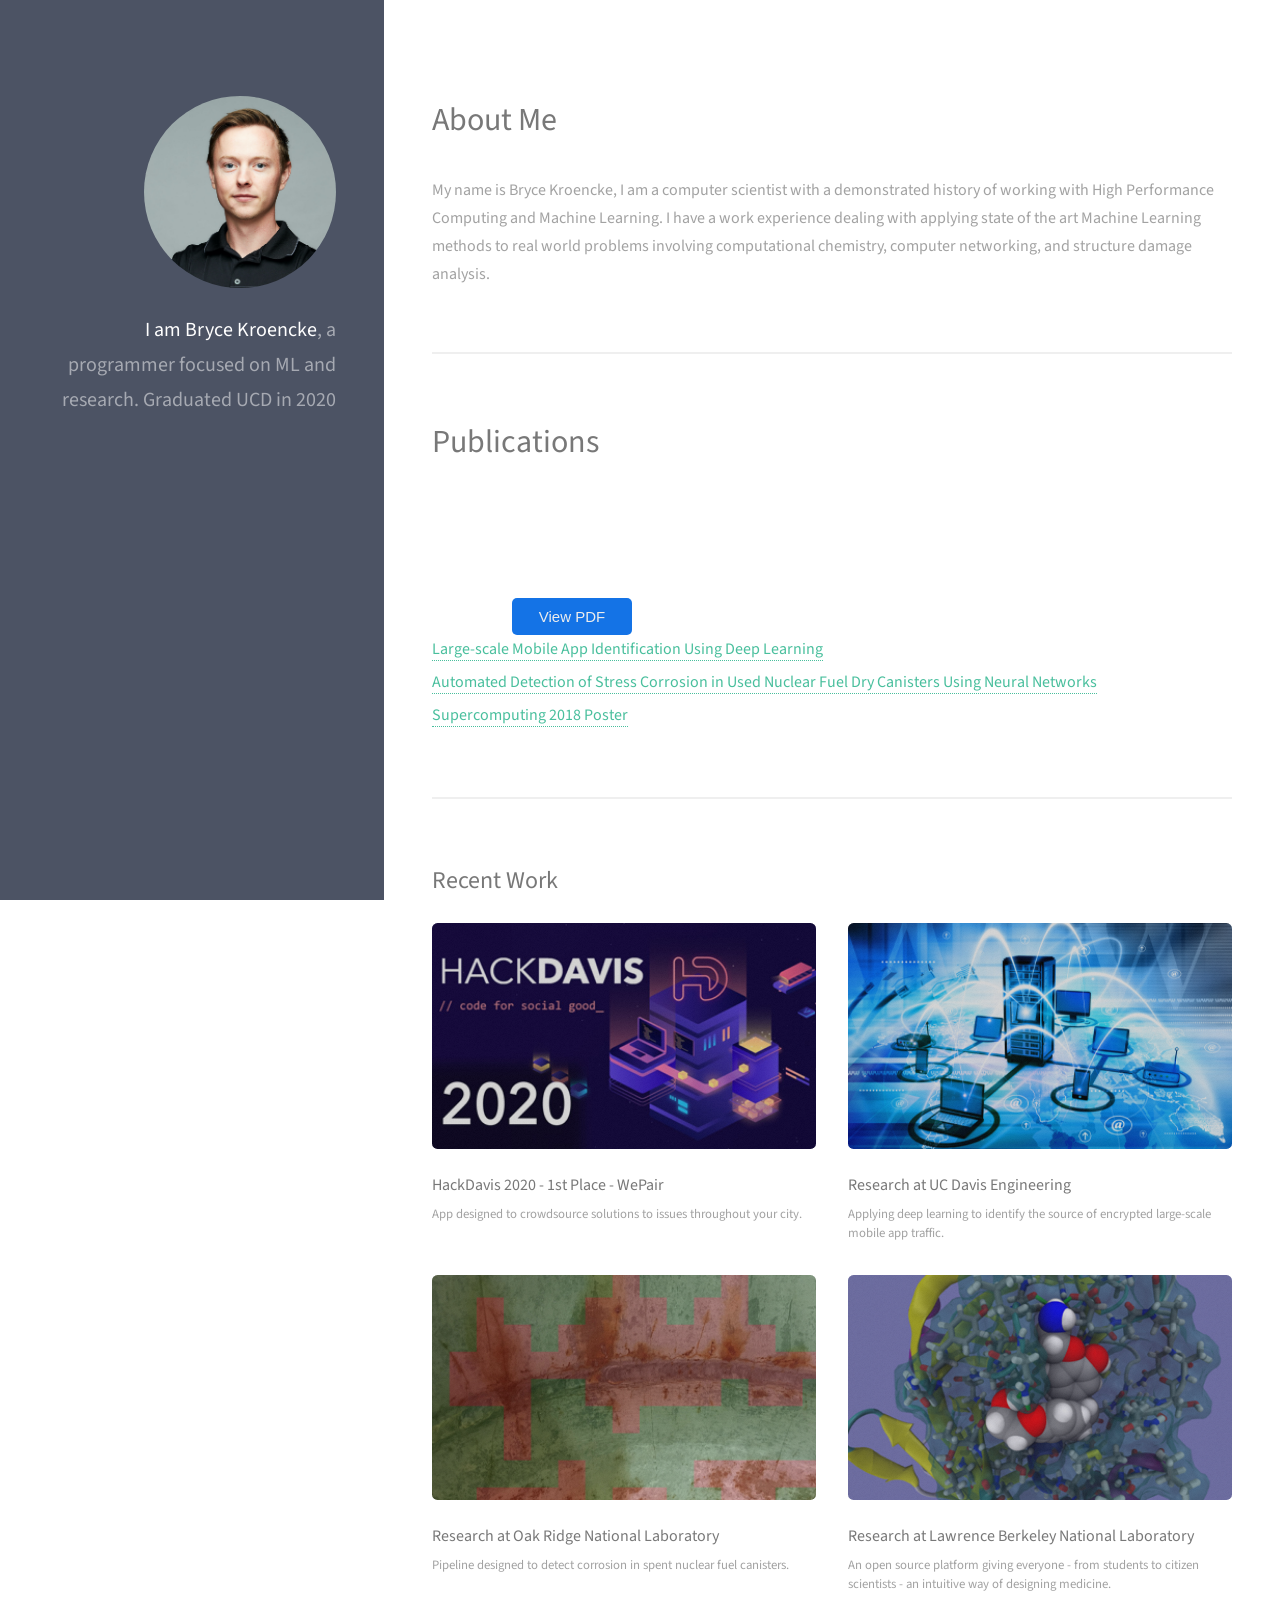
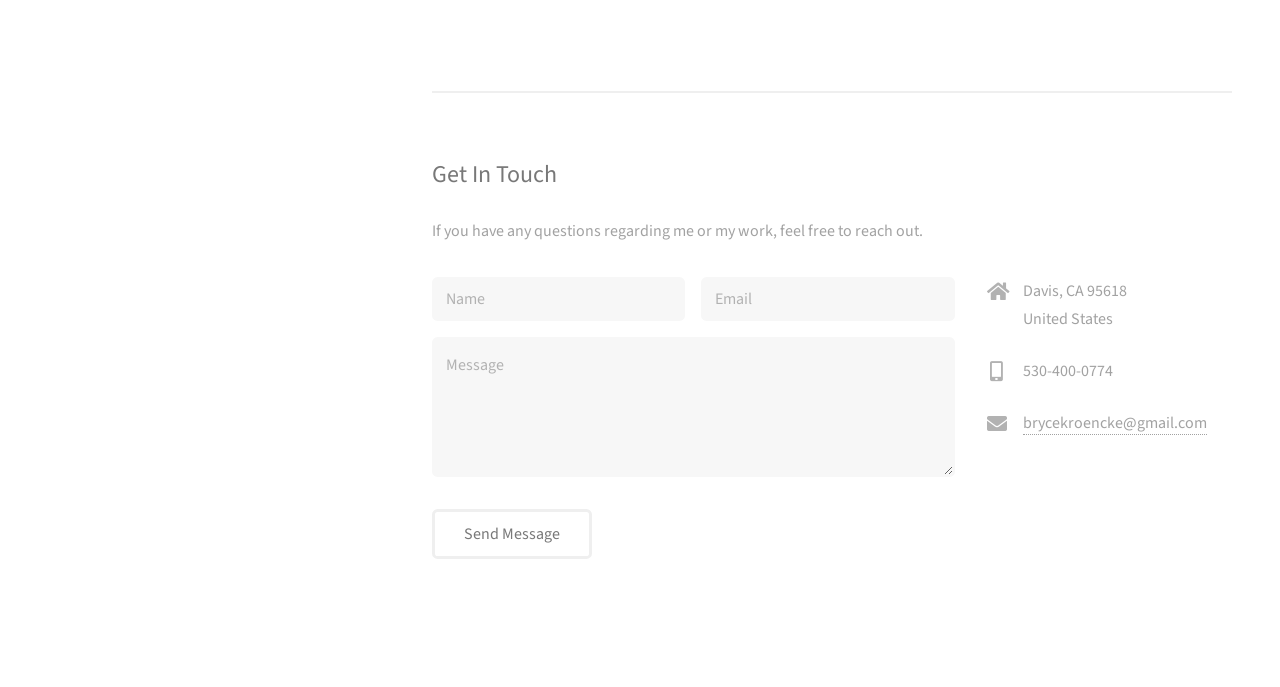
==== commit a80d2a34: "changed pdf name and fixed lightbox display" ====
--- a/index.html
+++ b/index.html
@@ -42,29 +42,36 @@
 						<header class="major">
 							<h2>Publications</h2>
 						</header>
-						<div id="adobe-dc-view" style="height: 360px; width: 500px;"></div>
+						<!-- <div id="adobe-dc-view" style="height: 360px; width: 500px;"></div>
 						<script src="https://documentcloud.adobe.com/view-sdk/main.js"></script>
 						<script type="text/javascript">
 							document.addEventListener("adobe_dc_view_sdk.ready", function(){
 								var adobeDCView = new AdobeDC.View({clientId: "3bdd2334c3cd406f80134edaaf06e4ab", divId: "adobe-dc-view"});
 								adobeDCView.previewFile({
-									content:{url: "publications/IEEE_ACCESS__Traffic_Classification.pdf"},
+									content:{location: {url: "https://brycekroencke.github.io/publications/IEEE_ACCESS__Traffic_Classification.pdf"}},
 									metaData:{fileName: "IEEE_ACCESS__Traffic_Classification.pdf"}
 								}, {embedMode: "SIZED_CONTAINER"});
 							});
-						</script>
+						</script> -->
+
+
+						<!-- Customize page layout style according to your need and PDF file for best viewing experience -->
+						<!-- <body style="margin: 0px; background-color: #fdfdf9;"> -->
+						<button type="button" onclick="previewFile()" style="cursor: pointer; width: 120px; padding: 10px; font-family: 'Arial'; font-size: 15px; color: #ededed; border-radius: 5px; border: 1px #404040; background-color:#1473e6; margin: 100px 0 0 80px;">View PDF</button>
+						    <script type="text/javascript" src="https://documentcloud.adobe.com/view-sdk/main.js"></script>
+
 						<!-- <script src="https://documentcloud.adobe.com/view-sdk/main.js"></script>
 						<script type="text/javascript">
 							document.addEventListener("adobe_dc_view_sdk.ready", function(){
 								var adobeDCView = new AdobeDC.View({clientId: "3bdd2334c3cd406f80134edaaf06e4ab"});
 								adobeDCView.previewFile({
-									content:{url: "publications/IEEE_ACCESS__Traffic_Classification.pdf"},
-									metaData:{fileName: "IEEE_ACCESS__Traffic_Classification.pdf"}
+								content:{location: {url: "https://brycekroencke.github.io/publications/IEEE_ACCESS__Traffic_Classification.pdf"}},
+								metaData:{fileName: "IEEE_ACCESS__Traffic_Classification.pdf"}
 								}, {embedMode: "LIGHT_BOX"});
 							});
 						</script> -->
 						<div>
-							<div class="pub"><a href ="publications/IEEE_ACCESS__Traffic_Classification.pdf">Large-scale Mobile App Identification Using Deep Learning</a></div>
+							<div class="pub"><a href ="publications/IEEE_ACCESS_Traffic_Classification.pdf">Large-scale Mobile App Identification Using Deep Learning</a></div>
 							<div class="pub"><a href ="publications/corrosion_detection.pdf">Automated Detection of Stress Corrosion in Used Nuclear Fuel Dry Canisters Using Neural Networks</a></div>
 							<div class="pub"><a href ="publications/Supercomputing.pdf">Supercomputing 2018 Poster</a></div>
 						</div>
@@ -493,6 +500,7 @@
 			<script src="assets/js/browser.min.js"></script>
 			<script src="assets/js/breakpoints.min.js"></script>
 			<script src="assets/js/util.js"></script>
+			<script src="assets/js/index.js"></script>
 			<script src="assets/js/main.js"></script>
 
 	</body>
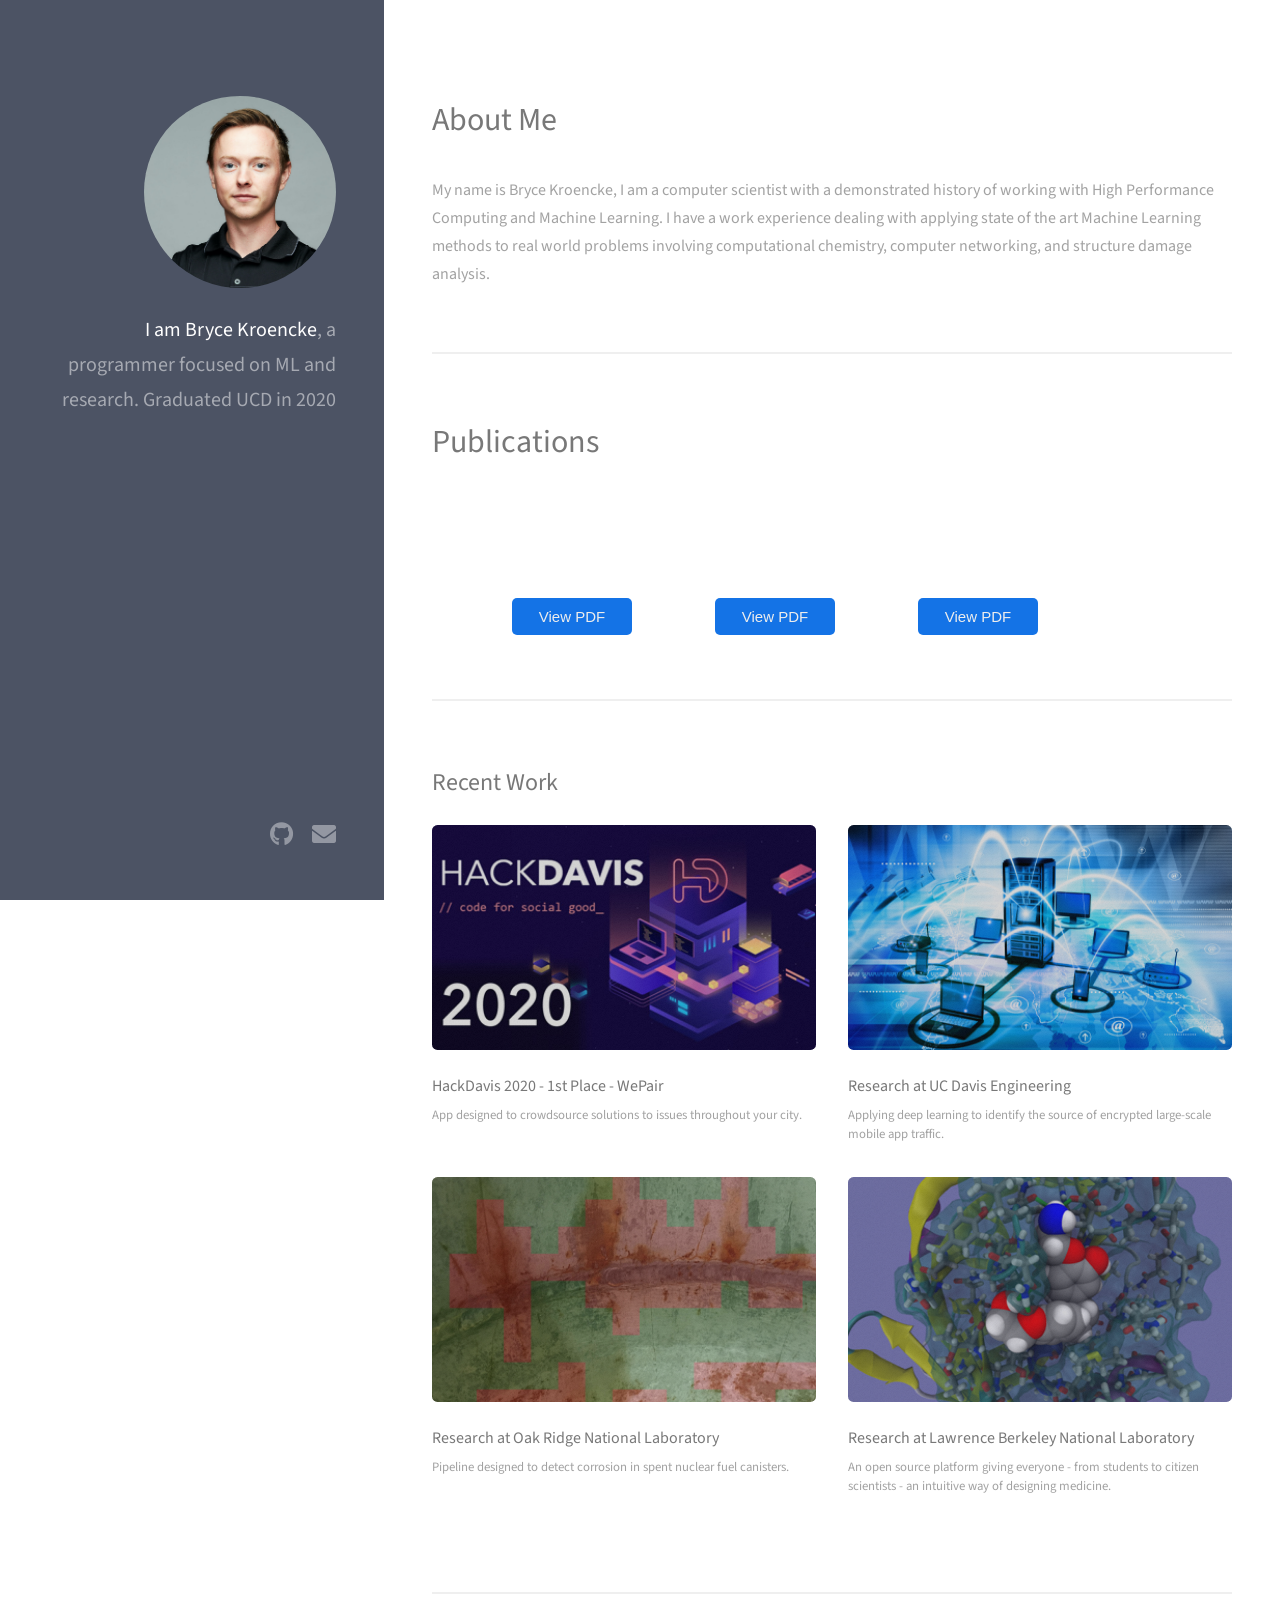
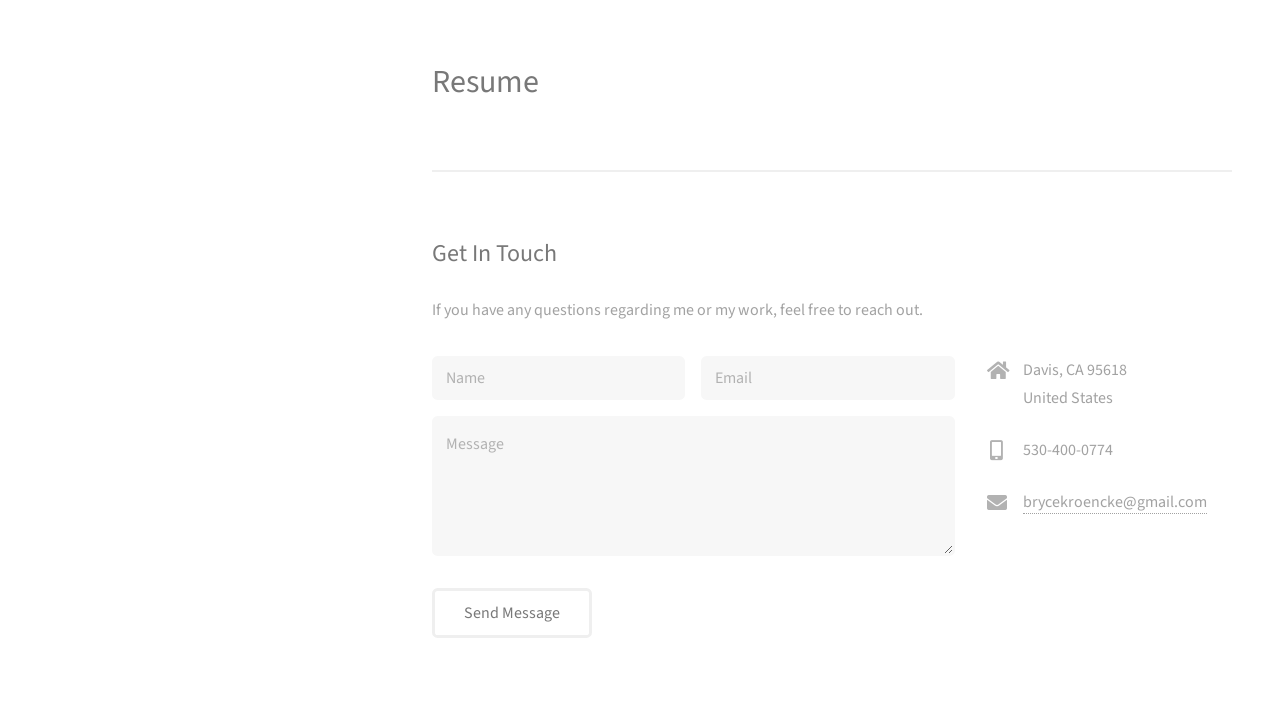
==== commit 59a3cfa5: "changed to sanseriff resume" ====
--- a/index.html
+++ b/index.html
@@ -42,39 +42,15 @@
 						<header class="major">
 							<h2>Publications</h2>
 						</header>
-						<!-- <div id="adobe-dc-view" style="height: 360px; width: 500px;"></div>
-						<script src="https://documentcloud.adobe.com/view-sdk/main.js"></script>
-						<script type="text/javascript">
-							document.addEventListener("adobe_dc_view_sdk.ready", function(){
-								var adobeDCView = new AdobeDC.View({clientId: "3bdd2334c3cd406f80134edaaf06e4ab", divId: "adobe-dc-view"});
-								adobeDCView.previewFile({
-									content:{location: {url: "https://brycekroencke.github.io/publications/IEEE_ACCESS__Traffic_Classification.pdf"}},
-									metaData:{fileName: "IEEE_ACCESS__Traffic_Classification.pdf"}
-								}, {embedMode: "SIZED_CONTAINER"});
-							});
-						</script> -->
-
-
-						<!-- Customize page layout style according to your need and PDF file for best viewing experience -->
-						<!-- <body style="margin: 0px; background-color: #fdfdf9;"> -->
-						<button type="button" onclick="previewFile()" style="cursor: pointer; width: 120px; padding: 10px; font-family: 'Arial'; font-size: 15px; color: #ededed; border-radius: 5px; border: 1px #404040; background-color:#1473e6; margin: 100px 0 0 80px;">View PDF</button>
+						<div>
+						<button type="button" onclick="previewUCD()" style="cursor: pointer; width: 120px; padding: 10px; font-family: 'Arial'; font-size: 15px; color: #ededed; border-radius: 5px; border: 1px #404040; background-color:#1473e6; margin: 100px 0 0 80px;">View PDF</button>
 						    <script type="text/javascript" src="https://documentcloud.adobe.com/view-sdk/main.js"></script>
-
-						<!-- <script src="https://documentcloud.adobe.com/view-sdk/main.js"></script>
-						<script type="text/javascript">
-							document.addEventListener("adobe_dc_view_sdk.ready", function(){
-								var adobeDCView = new AdobeDC.View({clientId: "3bdd2334c3cd406f80134edaaf06e4ab"});
-								adobeDCView.previewFile({
-								content:{location: {url: "https://brycekroencke.github.io/publications/IEEE_ACCESS__Traffic_Classification.pdf"}},
-								metaData:{fileName: "IEEE_ACCESS__Traffic_Classification.pdf"}
-								}, {embedMode: "LIGHT_BOX"});
-							});
-						</script> -->
-						<div>
-							<div class="pub"><a href ="publications/IEEE_ACCESS_Traffic_Classification.pdf">Large-scale Mobile App Identification Using Deep Learning</a></div>
-							<div class="pub"><a href ="publications/corrosion_detection.pdf">Automated Detection of Stress Corrosion in Used Nuclear Fuel Dry Canisters Using Neural Networks</a></div>
-							<div class="pub"><a href ="publications/Supercomputing.pdf">Supercomputing 2018 Poster</a></div>
+						<button type="button" onclick="previewORNL()" style="cursor: pointer; width: 120px; padding: 10px; font-family: 'Arial'; font-size: 15px; color: #ededed; border-radius: 5px; border: 1px #404040; background-color:#1473e6; margin: 100px 0 0 80px;">View PDF</button>
+								<script type="text/javascript" src="https://documentcloud.adobe.com/view-sdk/main.js"></script>
+						<button type="button" onclick="previewLBNL()" style="cursor: pointer; width: 120px; padding: 10px; font-family: 'Arial'; font-size: 15px; color: #ededed; border-radius: 5px; border: 1px #404040; background-color:#1473e6; margin: 100px 0 0 80px;">View PDF</button>
+								<script type="text/javascript" src="https://documentcloud.adobe.com/view-sdk/main.js"></script>
 						</div>
+
 					</section>
 
 				<!-- Three -->
@@ -121,6 +97,24 @@
 						-->
 					</section>
 
+					<!-- RESUME -->
+					<section id="three">
+						<header class="major">
+							<h2>Resume</h2>
+						</header>
+						<div id="adobe-dc-view" style="width: 800px;"></div>
+						<script src="https://documentcloud.adobe.com/view-sdk/main.js"></script>
+						<script type="text/javascript">
+							document.addEventListener("adobe_dc_view_sdk.ready", function(){
+								var adobeDCView = new AdobeDC.View({clientId: "3bdd2334c3cd406f80134edaaf06e4ab", divId: "adobe-dc-view"});
+								adobeDCView.previewFile({
+									content:{location: {url:"https://brycekroencke.github.io/publications/resume.pdf"}},
+									metaData:{fileName: "resume.pdf"}
+								}, {embedMode: "IN_LINE"});
+							});
+						</script>
+					</section>
+
 				<!-- Three -->
 					<section id="three">
 						<h2>Get In Touch</h2>
@@ -159,10 +153,20 @@
 					</section>
 
 				<!-- Four -->
-				<!--
-					<section id="four">
-						<h2>Elements</h2>
-
+					<!-- <section id="four">
+						<h2>Resume</h2>
+						<div id="adobe-dc-view" style="width: 800px;"></div>
+						<script src="https://documentcloud.adobe.com/view-sdk/main.js"></script>
+						<script type="text/javascript">
+							document.addEventListener("adobe_dc_view_sdk.ready", function(){
+								var adobeDCView = new AdobeDC.View({clientId: "3bdd2334c3cd406f80134edaaf06e4ab", divId: "adobe-dc-view"});
+								adobeDCView.previewFile({
+									content:{location: {url:"https://brycekroencke.github.io/publications/resume.pdf"}},
+									metaData:{fileName: "resume.pdf"}
+								}, {embedMode: "IN_LINE"});
+							});
+						</script> -->
+					<!--
 						<section>
 							<h4>Text</h4>
 							<p>This is <b>bold</b> and this is <strong>strong</strong>. This is <i>italic</i> and this is <em>emphasized</em>.
@@ -474,7 +478,7 @@
 						</section>
 
 					</section>
-				-->
+
 
 			</div>
 
